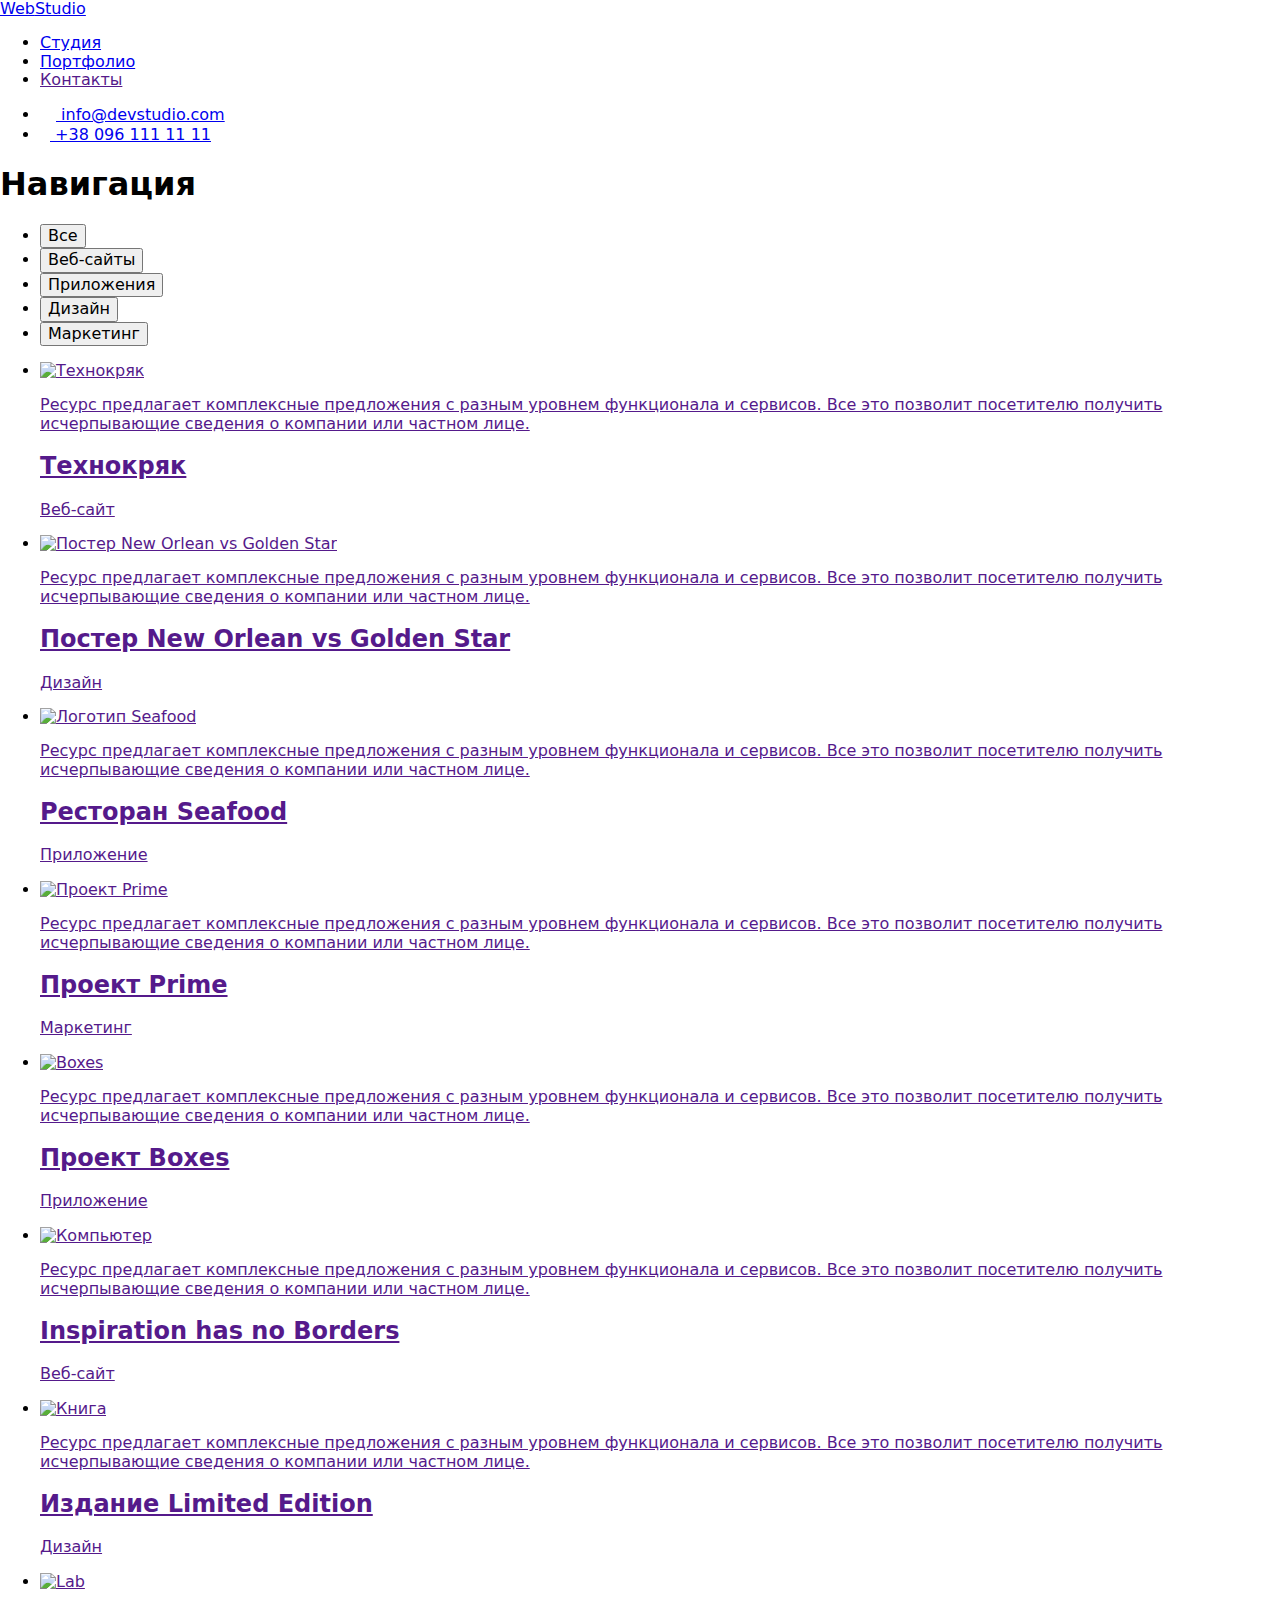
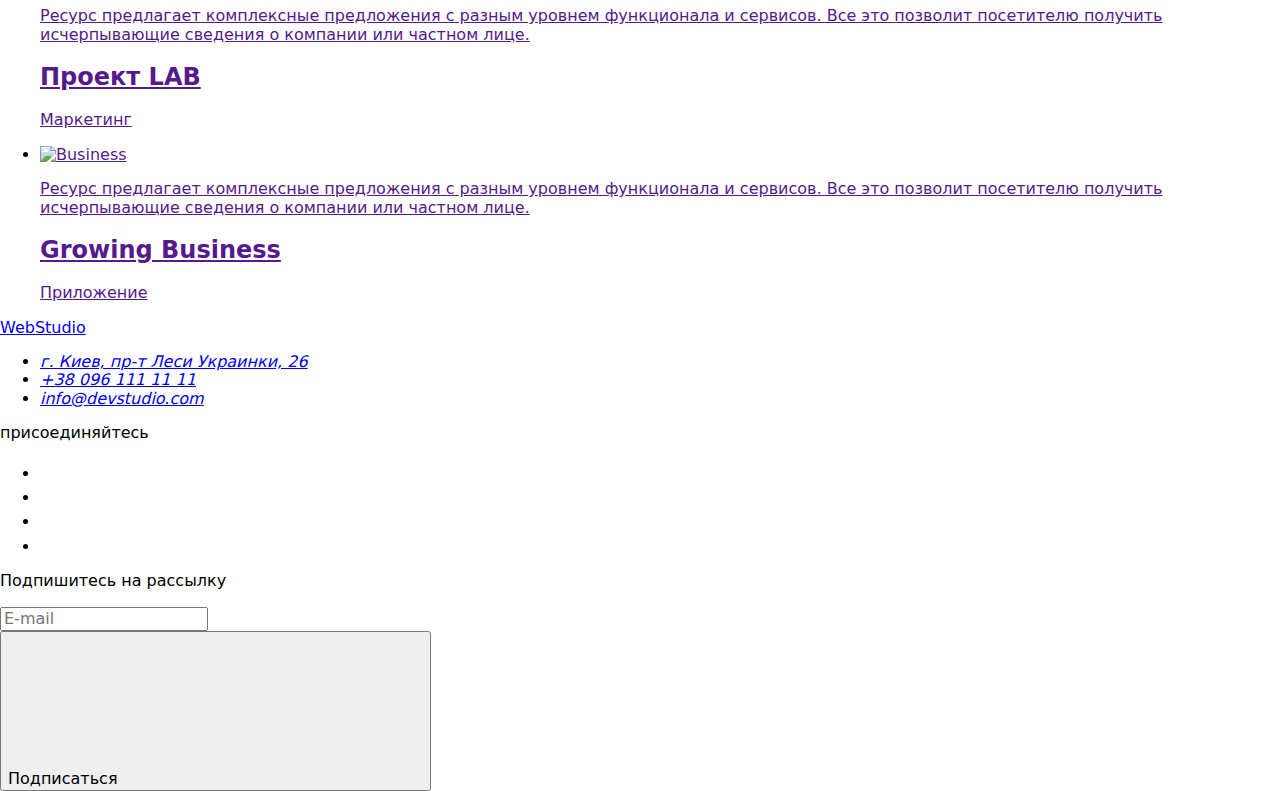
==== portfolio.html @ b05cff01 "Add files via upload" ====
<!DOCTYPE html>
<html lang="ru">
  <head>
    <meta charset="UTF-8" />
    <meta http-equiv="X-UA-Compatible" content="IE=edge" />
    <meta name="viewport" content="width=device-width, initial-scale=1.0" />
    <title>Document</title>

    <!--нормализация стилей-->
    <link
      rel="stylesheet"
      href="https://cdn.jsdelivr.net/npm/modern-normalize@1.1.0/modern-normalize.min.css"
    />

    <!--стили css-->
    <link rel="stylesheet" href="css/style.css" />

    <!--шрифты-->
    <link rel="preconnect" href="https://fonts.googleapis.com" />
    <link rel="preconnect" href="https://fonts.gstatic.com" crossorigin />
    <link
      href="https://fonts.googleapis.com/css2?family=Raleway:wght@700&family=Roboto:wght@400;500;700;900&display=swap"
      rel="stylesheet"
    />
  </head>

  <body>
    <header class="header">
      <div class="container header-container">
        <nav class="nav">
          <a class="header-list link" href="/"
            >Web<span class="header-list-logo">Studio</span></a
          >

          <ul class="nav-list list">
            <li class="nav-list-item">
              <a class="nav-link link" href="./index.html"> Студия </a>
            </li>
            <li class="nav-list-item">
              <a class="nav-link current link" href="./portfolio.html">
                Портфолио
              </a>
            </li>
            <li><a class="nav-link link" href=""> Контакты </a></li>
          </ul>
        </nav>

        <ul class="header-info-txt list">
          <li class="header-info-item">
            <a class="header-info link" href="mailoto:info@devstudio.com">
              <svg class="header-ikon" width="16px" height="12px">
                <use href="./img/icons.svg/icons.svg.svg#post"></use>
              </svg>
              info@devstudio.com
            </a>
          </li>
          <li>
            <a class="header-info link" href="tel:+380961111111">
              <svg class="header-ikon" width="10px" height="16px">
                <use href="./img/icons.svg/icons.svg.svg#tel"></use>
              </svg>
              +38 096 111 11 11
            </a>
          </li>
        </ul>
      </div>
    </header>

    <main>
      <section class="section">
        <div class="container">
          <h1 class="nav-title-portfolio">Навигация</h1>
          <ul class="buttun-list">
            <li class="button-portfolio list">
              <button class="button-portfolio-txt" type="button">Все</button>
            </li>
            <li class="button-portfolio list">
              <button class="button-portfolio-txt" type="button">
                Веб-сайты
              </button>
            </li>
            <li class="button-portfolio list">
              <button class="button-portfolio-txt" type="button">
                Приложения
              </button>
            </li>
            <li class="button-portfolio list">
              <button class="button-portfolio-txt" type="button">Дизайн</button>
            </li>
            <li class="button-portfolio list">
              <button class="button-portfolio-txt" type="button">
                Маркетинг
              </button>
            </li>
          </ul>

          <ul class="portfolio">
            <li class="potrfolio-cards list link">
              <a class="radious link" href="">
                <div class="portfolio-wrapper">
                  <img
                    src="img/img.port.jpg"
                    alt="Технокряк"
                    width="370"
                    height="294"
                  />
                  <p class="portfolio-info">
                    Ресурс предлагает комплексные предложения с разным уровнем
                    функционала и сервисов. Все это позволит посетителю получить
                    исчерпывающие сведения о компании или частном лице.
                  </p>
                </div>
                <div class="portfolio-cards">
                  <h2 class="portfolio-title">Технокряк</h2>
                  <p class="portfolio-discription">Веб-сайт</p>
                </div>
              </a>
            </li>

            <li class="potrfolio-cards list link">
              <a class="radious link" href="">
                <div class="portfolio-wrapper">
                  <img
                    src="img/img(1)(1).jpg"
                    alt="Постер New Orlean vs Golden Star"
                    width="370"
                    height="294"
                  />
                  <p class="portfolio-info">
                    Ресурс предлагает комплексные предложения с разным уровнем
                    функционала и сервисов. Все это позволит посетителю получить
                    исчерпывающие сведения о компании или частном лице.
                  </p>
                </div>
                <div class="portfolio-cards">
                  <h2 class="portfolio-title">
                    Постер New Orlean vs Golden Star
                  </h2>
                  <p class="portfolio-discription">Дизайн</p>
                </div>
              </a>
            </li>

            <li class="potrfolio-cards list link">
              <a class="radious link" href="">
                <div class="portfolio-wrapper">
                  <img
                    src="img/img(2)(1).jpg"
                    alt="Логотип Seafood"
                    width="370"
                    height="294"
                  />
                  <p class="portfolio-info">Ресурс предлагает комплексные предложения с разным уровнем функционала и сервисов. Все это позволит посетителю получить исчерпывающие сведения о компании или частном лице.</p>
                </div>
                <div class="portfolio-cards">
                  <h2 class="portfolio-title">Ресторан Seafood</h2>
                  <p class="portfolio-discription">Приложение</p>
                </div>
              </a>
            </li>

            <li class="potrfolio-cards list link">
              <a class="radious link" href="">
                <div class="portfolio-wrapper">
                  <img
                    src="img/img(3)(1).jpg"
                    alt="Проект Prime"
                    width="370"
                    height="294"
                  />
                  <p class="portfolio-info">Ресурс предлагает комплексные предложения с разным уровнем функционала и сервисов. Все это позволит посетителю получить исчерпывающие сведения о компании или частном лице.</p>
                </div>
                <div class="portfolio-cards">
                  <h2 class="portfolio-title">Проект Prime</h2>
                  <p class="portfolio-discription">Маркетинг</p>
                </div>
              </a>
            </li>

            <li class="potrfolio-cards list link">
              <a class="radious link" href="">
                <div class="portfolio-wrapper">
                  <img
                    src="img/img(4)(1).jpg"
                    alt=" Boxes"
                    width="370"
                    height="294"
                  />
                  <p class="portfolio-info">Ресурс предлагает комплексные предложения с разным уровнем функционала и сервисов. Все это позволит посетителю получить исчерпывающие сведения о компании или частном лице.</p>
                </div>
                <div class="portfolio-cards">
                  <h2 class="portfolio-title">Проект Boxes</h2>
                  <p class="portfolio-discription">Приложение</p>
                </div>
              </a>
            </li>

            <li class="potrfolio-cards list link">
              <a class="radious link" href="">
                <div class="portfolio-wrapper">
                  <img
                    src="img/img(5)(1).jpg"
                    alt="Компьютер"
                    width="370"
                    height="294"
                  />
                  <p class="portfolio-info">Ресурс предлагает комплексные предложения с разным уровнем функционала и сервисов. Все это позволит посетителю получить исчерпывающие сведения о компании или частном лице.</p>
                </div>
                <div class="portfolio-cards">
                  <h2 class="portfolio-title">Inspiration has no Borders</h2>
                  <p class="portfolio-discription">Веб-сайт</p>
                </div>
              </a>
            </li>

            <li class="potrfolio-cards list link">
              <a class="radious link" href="">
                <div class="portfolio-wrapper">
                  <img
                    src="img/img(6)(1).jpg"
                    alt="Книга"
                    width="370"
                    height="294"
                  />
                  <p class="portfolio-info">Ресурс предлагает комплексные предложения с разным уровнем функционала и сервисов. Все это позволит посетителю получить исчерпывающие сведения о компании или частном лице.</p>
                </div>
                <div class="portfolio-cards">
                  <h2 class="portfolio-title">Издание Limited Edition</h2>
                  <p class="portfolio-discription">Дизайн</p>
                </div>
              </a>
            </li>

            <li class="potrfolio-cards list link">
              <a class="radious link" href="">
                <div class="portfolio-wrapper">
                  <img
                    src="img/img(7)(1).jpg"
                    alt="Lab"
                    width="370"
                    height="294"
                  />
                  <p class="portfolio-info">Ресурс предлагает комплексные предложения с разным уровнем функционала и сервисов. Все это позволит посетителю получить исчерпывающие сведения о компании или частном лице.</p>
                </div>
                <div class="portfolio-cards">
                  <h2 class="portfolio-title">Проект LAB</h2>
                  <p class="portfolio-discription">Маркетинг</p>
                </div>
              </a>
            </li>

            <li class="potrfolio-cards list link">
              <a class="radious link" href="">
                <div class="portfolio-wrapper">
                  <img
                    src="img/img(8)(1).jpg"
                    alt="Business"
                    width="370"
                    height="294"
                  />
                  <p class="portfolio-info">Ресурс предлагает комплексные предложения с разным уровнем функционала и сервисов. Все это позволит посетителю получить исчерпывающие сведения о компании или частном лице.</p>
                </div>
                <div class="portfolio-cards">
                  <h2 class="portfolio-title">Growing Business</h2>
                  <p class="portfolio-discription">Приложение</p>
                </div>
              </a>
            </li>
          </ul>
        </div>
      </section>
    </main>

        <footer class="footer">
      <div class="container footer-box">
        <div class="rg-adress">
          <a class="header-list-footer link" href="/"
            >Web<span class="footer-logo">Studio</span></a
          >

          <address class="footer-addres link">
            <ul class="footer-list list">
              <li class="footer-list-item">
                <a
                  class="footer-item-first link"
                  href="г. Киев, пр-т Леси Украинки, 26"
                  >г. Киев, пр-т Леси Украинки, 26</a
                >
              </li>
              <li class="footer-list-item">
                <a class="footer-item link" href="tel:+380961111111"
                  >+38 096 111 11 11</a
                >
              </li>
              <li class="footer-list-item">
                <a class="footer-item link" href="mailoto:info@devstudio.com"
                  >info@devstudio.com</a
                >
              </li>
            </ul>
          </address>
        </div>

        <div class="footer-social-linc">
          <p class="footer-title">присоединяйтесь</p>
          <ul class="footer-media link list">
            <li class="footer-list-media">
              <a class="footer-link" href="">
                <svg class="footer-icons" width="20"
                    height="20">
                  <use
                    
                    href="./img/icons.svg/icons.svg.svg#instagram"
                    
                  ></use>
                </svg>
              </a>
            </li>

            <li class="footer-list-media">
              <a class="footer-link" href="">
                <svg class="footer-icons" width="20"
                    height="20">
                  <use
                    class=""
                    href="./img/icons.svg/icons.svg.svg#twitter"
                    
                  ></use>
                </svg>
              </a>
            </li>

            <li class="footer-list-media">
              <a class="footer-link" href="">
                <svg class="footer-icons" width="20"
                    height="20">
                  <use
                    class=""
                    href="./img/icons.svg/icons.svg.svg#faceboock"
                    
                  ></use>
                </svg>
              </a>
            </li>

            <li class="footer-list-media">
              <a class="footer-link" href="">
                <svg class="footer-icons" width="20"
                    height="20">
                  <use
                    class=""
                    href="./img/icons.svg/icons.svg.svg#linkedin"
                    
                  ></use>
                </svg>
              </a>
            </li>
          </ul>
        </div>
        <div class="subscribe-box">
          
            <p class="subscribe-txt">Подпишитесь на рассылку</p>
            <div class="hvbfjhrbfjksd">
            <form >
              <div class="form-fild">
            <label class="subscribe-label" for="Femail"></label>
            <input class="subscribe-input" name="Femail" id="Femail" type="text" placeholder="E-mail">
            </form>
          </div>
            <button class="subscribe-btn" type="submit">Подписаться
            <svg class="subscribe-icons">
                  <use
                    href="./img/icons.svg/icons.svg.svg#icon-icon-send"
                  ></use>
                </svg>
                </button>
          </div>
      </div>
    </footer>
  </body>
</html>
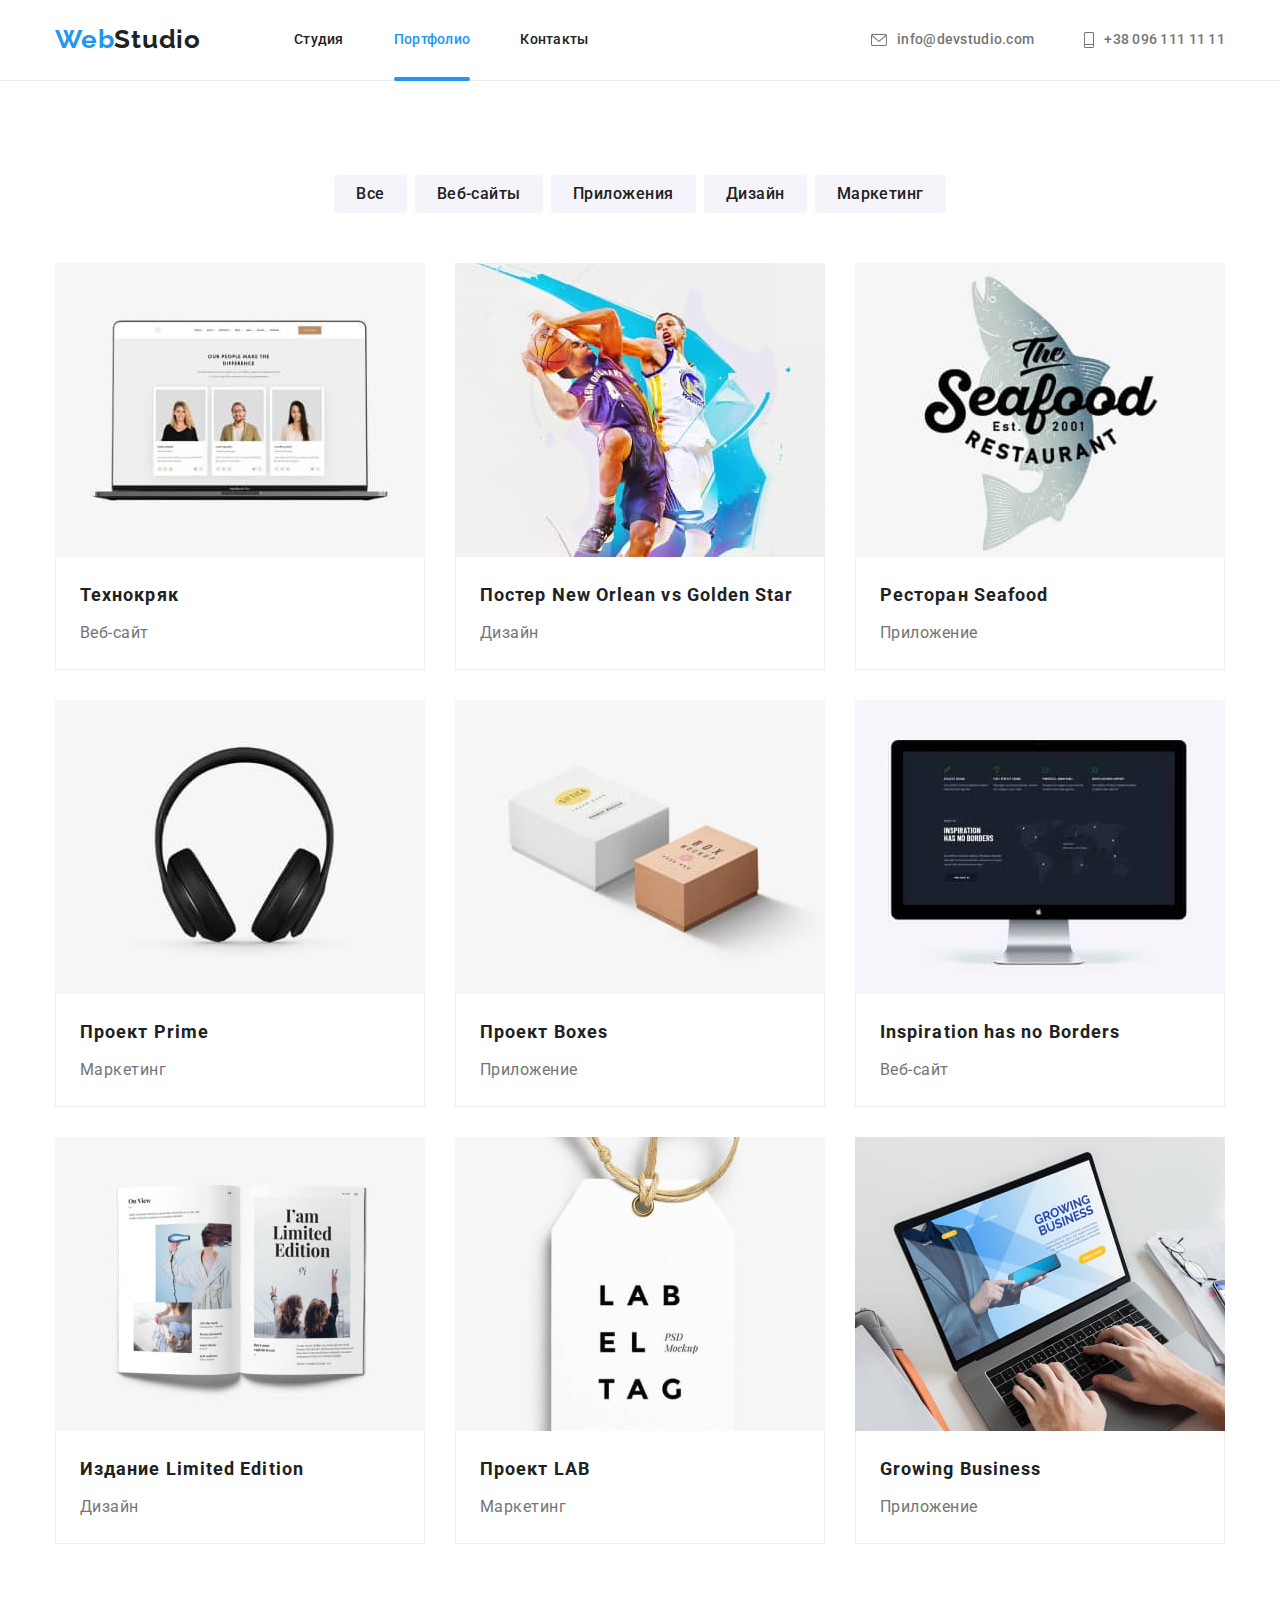
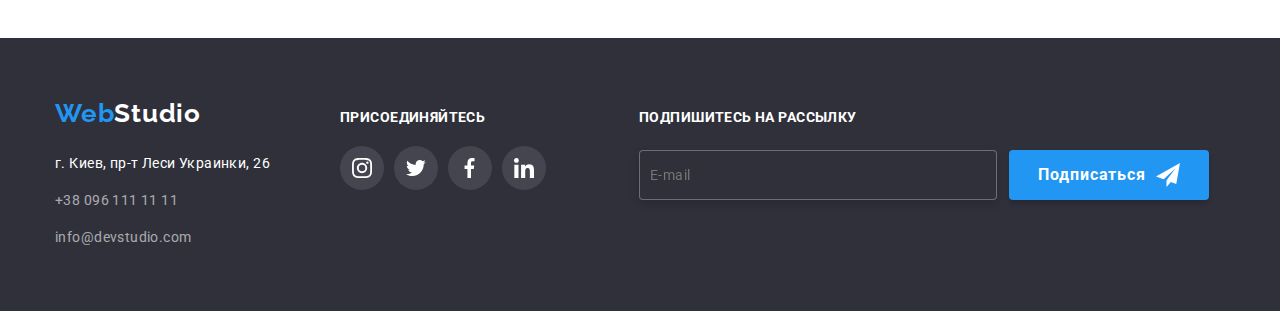
==== commit 95613299: "Add files via upload" ====
--- a/portfolio.html
+++ b/portfolio.html
@@ -12,8 +12,9 @@
       href="https://cdn.jsdelivr.net/npm/modern-normalize@1.1.0/modern-normalize.min.css"
     />
 
-    <!--стили css-->
-    <link rel="stylesheet" href="css/style.css" />
+    <!--стили css
+    <link rel="stylesheet" href="css/style.css" />-->
+    <link rel="stylesheet" href="css/main.min.css">
 
     <!--шрифты-->
     <link rel="preconnect" href="https://fonts.googleapis.com" />
@@ -25,38 +26,35 @@
   </head>
 
   <body>
-    <header class="header">
-      <div class="container header-container">
-        <nav class="nav">
-          <a class="header-list link" href="/"
-            >Web<span class="header-list-logo">Studio</span></a
+      <header class="header">
+      <div class="container header_container">
+        <nav class="header_nav">
+          <a class="header_list link" href="/"
+            >Web<span class="header_list-logo">Studio</span></a
           >
-
-          <ul class="nav-list list">
-            <li class="nav-list-item">
-              <a class="nav-link link" href="./index.html"> Студия </a>
-            </li>
-            <li class="nav-list-item">
-              <a class="nav-link current link" href="./portfolio.html">
-                Портфолио
-              </a>
-            </li>
-            <li><a class="nav-link link" href=""> Контакты </a></li>
+          <ul class="header_nav-list list">
+            <li class="header_nav-list-item">
+              <a class="header_nav-link link" href="./index.html"> Студия </a>
+            </li>
+            <li class="header_nav-list-item">
+              <a class="header_nav-link header_current link" href="./portfolio.html"> Портфолио </a>
+            </li>
+            <li><a class="header_nav-link link" href=""> Контакты </a></li>
           </ul>
         </nav>
 
-        <ul class="header-info-txt list">
-          <li class="header-info-item">
-            <a class="header-info link" href="mailoto:info@devstudio.com">
-              <svg class="header-ikon" width="16px" height="12px">
+        <ul class="header_info-txt list">
+          <li class="header_info-item">
+            <a class="header_info link" href="mailoto:info@devstudio.com">
+              <svg class="header_ikon" width="16px" height="12px">
                 <use href="./img/icons.svg/icons.svg.svg#post"></use>
               </svg>
               info@devstudio.com
             </a>
           </li>
           <li>
-            <a class="header-info link" href="tel:+380961111111">
-              <svg class="header-ikon" width="10px" height="16px">
+            <a class="header_info link" href="tel:+380961111111">
+              <svg class="header_ikon" width="10px" height="16px">
                 <use href="./img/icons.svg/icons.svg.svg#tel"></use>
               </svg>
               +38 096 111 11 11
@@ -65,6 +63,7 @@
         </ul>
       </div>
     </header>
+
 
     <main>
       <section class="section">
@@ -360,7 +359,7 @@
         <div class="subscribe-box">
           
             <p class="subscribe-txt">Подпишитесь на рассылку</p>
-            <div class="hvbfjhrbfjksd">
+            <div class="subscribe-form-fild">
             <form >
               <div class="form-fild">
             <label class="subscribe-label" for="Femail"></label>
--- a/css/style.css
+++ b/css/style.css
@@ -0,0 +1,1130 @@
+/*font-family: 'Raleway', sans-serif;
+font-family: 'Roboto', sans-serif;
+:root {
+  --first-txt-color: #ffffff;
+  --title-txt-color: #212121;
+  --main-txt-color: #757575;
+  --footer-info-txt: rgba(255, 255, 255, 0.6);
+  --accent-txt-color: #2196f3;
+  --background-color: #2f303a;
+  --background-color-team: #f5f4fa;
+
+  --main-font: "Roboto", sans-serif;
+  --second-font: "Raleway", sans-serif;
+}
+*/
+/*
+.list {
+  padding-left: 0;
+  margin-top: 0;
+  margin-bottom: 0;
+  list-style: none;
+}
+.link {
+  text-decoration: none;
+}
+
+body {
+  font-family: var(--main-font);
+  font-size: 14px;
+  line-height: 1.14;
+  letter-spacing: 0.03em;
+  color: var(--title-txt-color);
+}
+
+h1,
+h2,
+h3,
+h4,
+p {
+  margin: 0;
+  padding: 0;
+}
+ul {
+  padding: 0;
+  margin: 0;
+}
+
+.section {
+  padding-top: 94px;
+  padding-bottom: 94px;
+}
+
+.container {
+  width: 1200px;
+  padding-left: 15px;
+  padding-right: 15px;
+  margin-right: auto;
+  margin-left: auto;
+}
+*/
+/*
+.header {
+  border-bottom: var(--first-txt-color);
+  background-color: var(--first-txt-color);
+  border-bottom: 1px solid #ececec;
+}
+
+.header-info-txt {
+  margin-left: auto;
+  display: flex;
+}
+
+.header-ikon {
+  fill: var(--main-txt-color);
+  margin-right: 10px;
+  fill: currentColor;
+  transition: color 250ms cubic-bezier(0.4, 0, 0.2, 1);
+}
+
+.nav {
+  display: flex;
+  align-items: center;
+  align-items: center;
+}
+
+.nav-list {
+  display: flex;
+  align-items: center;
+}
+
+.nav-link {
+  position: relative;
+  padding-top: 32px;
+  padding-bottom: 32px;
+  display: block;
+}
+.nav-list-item {
+  margin-right: 50px;
+}
+
+.nav-link:last-child {
+  margin-right: 0;
+}
+
+.header-container {
+  display: flex;
+  align-items: center;
+}
+
+.header-list {
+  margin-right: 93px;
+  padding-top: 24px;
+  padding-bottom: 25px;
+}
+
+.header-info {
+  padding-top: 32px;
+  padding-bottom: 32px;
+}
+
+.header-info-item {
+  margin-right: 50px;
+}
+
+.header-info:last-child {
+  margin-right: 0;
+}
+
+.header-list {
+  font-family: var(--second-font);
+  font-style: normal;
+  font-weight: bold;
+  font-size: 26px;
+  line-height: 1.2;
+
+  letter-spacing: 0.03em;
+
+  color: var(--accent-txt-color);
+}
+.header-list-logo {
+  font-family: var(--second-font);
+  font-style: normal;
+  font-weight: bold;
+  font-size: 26px;
+  line-height: 1.2;
+
+  letter-spacing: 0.03em;
+
+  color: var(--title-txt-color);
+}
+
+.nav-link {
+  font-weight: 500;
+  font-size: 14px;
+  line-height: 1.14;
+  letter-spacing: 0.02em;
+
+  color: var(--title-txt-color);
+
+  transition: color 250ms cubic-bezier(0.4, 0, 0.2, 1);
+}
+.nav-link:hover,
+.nav-link:focus {
+  color: var(--accent-txt-color);
+}
+.header-info {
+  display: flex;
+  align-items: center;
+  font-weight: 500;
+  font-size: 14px;
+  line-height: 1.14;
+  letter-spacing: 0.02em;
+
+  color: var(--main-txt-color);
+  transition: color 250ms cubic-bezier(0.4, 0, 0.2, 1);
+}
+
+.header-info:hover,
+.header-info:focus {
+  color: var(--accent-txt-color);
+}
+*/
+/*
+.hero {
+  align-items: center;
+  padding-top: 200px;
+  padding-bottom: 200px;
+  text-align: center;
+
+  background-color: var(--background-color);
+}
+
+.hero-title {
+  width: 696px;
+  margin: auto;
+
+  font-family: Roboto;
+  font-style: normal;
+  font-weight: 900;
+  font-size: 44px;
+  line-height: 1.4;
+  
+
+  text-align: center;
+  letter-spacing: 0.06em;
+  text-transform: uppercase;
+
+  color: var(--first-txt-color);
+}
+
+.main_btn {
+  margin-top: 30px;
+  border: none;
+
+  height: 50px;
+
+  background: var(--accent-txt-color);
+  box-shadow: 0px 4px 4px rgba(0, 0, 0, 0.15);
+  border-radius: 4px;
+
+  
+
+  color: var(--first-txt-color);
+  cursor: pointer;
+}
+
+.button-txt {
+  padding: 9px 31px;
+  height: 30px;
+  left: 732px;
+  top: 440px;
+
+  font-weight: bold;
+  font-size: 16px;
+
+  
+  font-family: Roboto;
+  font-style: normal;
+
+  display: flex;
+  align-items: center;
+  text-align: center;
+  letter-spacing: 0.06em;
+  line-height: 2;
+
+  color: var(--first-txt-color);
+}
+*/
+/*
+.adds-title-main {
+  visibility: hidden;
+  position: absolute;
+  width: 1px;
+  height: 1px;
+  margin: -1px;
+  padding: 0;
+  overflow: hidden;
+  border: 0;
+  clip: rect(0 0 0 0);
+}
+
+.adds-about {
+  display: flex;
+  align-items: center;
+}
+
+.adds-list {
+  margin-right: 30px;
+}
+.adds-list:last-child {
+  margin: 0;
+}
+
+.adds-title {
+  margin-bottom: 10px;
+  font-weight: bold;
+  font-size: 14px;
+  line-height: 1.14;
+  letter-spacing: 0.03em;
+  text-transform: uppercase;
+
+  color: var(--title-txt-color);
+}
+.adds-text {
+  width: 270px;
+
+  font-size: 14px;
+  line-height: 1.7;
+  
+  letter-spacing: 0.03em;
+
+  color: var(--main-txt-color);
+}
+
+.about {
+  padding-top: 0;
+}
+
+.about-us {
+  margin-bottom: 50px;
+
+  font-weight: bold;
+  font-size: 36px;
+  line-height: 1.2;
+  text-align: center;
+  letter-spacing: 0.03em;
+
+  color: var(--title-txt-color);
+}
+
+.about-us-list {
+  display: flex;
+  align-items: center;
+}
+
+.about-us-img {
+  margin-right: 30px;
+  display: block;
+  height: auto;
+  max-width: 100%;
+}
+
+.about-us-img:last-child {
+  margin: 0;
+}
+*/
+/*
+.team {
+  background-color: var(--background-color-team);
+}
+.team-title {
+  margin-bottom: 50px;
+  font-weight: bold;
+  font-size: 36px;
+  line-height: 1.2;
+  text-align: center;
+  letter-spacing: 0.03em;
+
+  color: var(--title-txt-color);
+}
+.team-people {
+  display: flex;
+  align-items: center;
+}
+
+.team-people-img {
+  text-align: center;
+  margin-right: 30px;
+  background: var(--first-txt-color);
+  
+
+  box-shadow: 0px 1px 3px rgba(0, 0, 0, 0.12), 0px 1px 1px rgba(0, 0, 0, 0.14),
+    0px 2px 1px rgba(0, 0, 0, 0.2);
+  border-radius: 0px 0px 4px 4px;
+}
+.team-people-img:last-child {
+  margin: 0;
+}
+
+.team-names {
+  font-weight: 500;
+  font-size: 16px;
+  line-height: 1.2;
+  
+
+  text-align: center;
+  letter-spacing: 0.03em;
+
+  color: var(--title-txt-color);
+}
+
+.team-work {
+  margin-top: 10px;
+  font-weight: normal;
+  font-size: 16px;
+  line-height: 1.2;
+  
+
+  text-align: center;
+  letter-spacing: 0.03em;
+
+  color: var(--main-txt-color);
+}
+*/
+/*
+.footer {
+  padding-top: 60px;
+  padding-bottom: 60px;
+
+  background-color: var(--background-color);
+}
+
+.footer-logo {
+  font-weight: bold;
+  font-size: 26px;
+  line-height: 1.2;
+  
+
+  letter-spacing: 0.03em;
+  color: var(--first-txt-color);
+}
+.header-list-footer {
+  margin-top: 60px;
+
+  font-family: Raleway;
+  font-style: normal;
+  font-weight: bold;
+  font-size: 26px;
+  line-height: 1.2;
+  
+
+  letter-spacing: 0.03em;
+
+  color: var(--accent-txt-color);
+}
+
+.footer-addres {
+  margin-top: 20px;
+}
+
+.footer-list-item {
+  margin-bottom: 9px;
+}
+.footer-list-item:last-child {
+  margin: 0;
+}
+
+.footer-item-first {
+  font-style: normal;
+  font-weight: normal;
+  font-size: 14px;
+  line-height: 2;
+  
+
+  letter-spacing: 0.03em;
+
+  color: var(--first-txt-color);
+}
+.footer-item {
+  font-style: normal;
+  font-weight: normal;
+  font-size: 14px;
+  line-height: 2;
+  
+
+  letter-spacing: 0.03em;
+
+  color: var(--footer-info-txt);
+}
+*/
+/*
+.nav-title-portfolio {
+  visibility: hidden;
+  position: absolute;
+  width: 1px;
+  height: 1px;
+  margin: -1px;
+  padding: 0;
+  overflow: hidden;
+  border: 0;
+  clip: rect(0 0 0 0);
+}
+.portfolio-buttom {
+  width: 73px;
+  height: 38px;
+  left: 495px;
+  top: 174px;
+}
+
+.buttun-list {
+  display: flex;
+  align-items: center;
+  justify-content: center;
+  margin-bottom: 50px;
+}
+
+.button-portfolio {
+  margin-right: 8px;
+}
+
+.button-portfolio-txt {
+  border: 0 transparent;
+  border-radius: 4px;
+  padding: 6px 22px;
+  color: var(--title-txt-color);
+  background-color: var(--background-color-team);
+  font-family: Roboto, sans-serif;
+  font-weight: 500;
+  font-size: 16px;
+  line-height: 1.6;
+  letter-spacing: 0.03em;
+  transition: color 250ms cubic-bezier(0.4, 0, 0.2, 1);
+  transition: box-shadow 250ms cubic-bezier(0.4, 0, 0.2, 1);
+}
+
+.button-portfolio-txt:hover,
+.button-portfolio-txt:focus {
+  background-color: var(--accent-txt-color);
+  color: var(--primary-white-color);
+  box-shadow: 0 2px 2px rgba(0, 0, 0, 0.12), 0 1px 2px rgba(0, 0, 0, 0.08),
+    0 3px 1px rgba(0, 0, 0, 0.1);
+  cursor: pointer;
+  color: var(--first-txt-color);
+}
+
+.portfolio-title {
+  margin-bottom: 4px;
+  font-style: normal;
+  font-weight: bold;
+  font-size: 18px;
+  line-height: 2;
+  
+
+  letter-spacing: 0.06em;
+  color: var(--title-txt-color);
+}
+.portfolio-discription {
+  font-style: normal;
+  font-weight: normal;
+  font-size: 16px;
+  line-height: 2;
+  
+
+  letter-spacing: 0.03em;
+  color: var(--main-txt-color);
+}
+
+.portfolio {
+  display: flex;
+  flex-wrap: wrap;
+}
+.potrfolio-cards {
+  margin-right: 30px;
+  margin-bottom: 30px;
+}
+.radious:hover,
+.radious:focus {
+  box-shadow: 0px 1px 1px rgba(0, 0, 0, 0.12), 0px 4px 4px rgba(0, 0, 0, 0.06),
+    1px 4px 6px rgba(0, 0, 0, 0.16);
+}
+.radious {
+  display: block;
+  transition: box-shadow 250ms cubic-bezier(0.4, 0, 0.2, 1);
+}
+.portfolio-cards {
+  padding: 20px 24px 20px 24px;
+  border-bottom: 1px solid #eeeeee;
+  border-left: 1px solid #eeeeee;
+  border-right: 1px solid #eeeeee;
+}
+
+.potrfolio-cards:nth-child(3n + 3) {
+  margin-right: 0px;
+}
+li:last-child {
+  margin-right: 0px;
+}
+*/
+/*
+img {
+  display: block;
+  max-width: 100%;
+  height: auto;
+}
+*/
+/*
+.team-people-info {
+  padding-top: 30px;
+  padding-bottom: 30px;
+}
+
+.potrfolio-cards:nth-last-child(-n + 3) {
+  margin-bottom: 0;
+}
+*/
+/*
+.overlay {
+  max-width: 1600px;
+  margin-left: auto;
+  margin-right: auto;
+  background-image: linear-gradient(
+      to right,
+      rgba(47, 48, 58, 0.4),
+      rgba(47, 48, 58, 0.4)
+    ),
+    url("../img/bgr(9)(1).jpg");
+  background-repeat: no-repeat;
+  background-position: center;
+  background-size: cover;
+  height: 600px;
+}
+*/
+/*
+.header-info:hover > .header-ikon:hover,
+.header-ikon:focus {
+  fill: var(--accent-txt-color);
+}
+.header-ikon {
+  transition: fill 250ms cubic-bezier(0.4, 0, 0.2, 1);
+}
+*/
+/*
+.team-icons {
+  width: 20px;
+
+  height: 20px;
+}
+*/
+/*
+.social-link {
+  margin-top: 16px;
+  display: flex;
+  justify-content: center;
+  align-items: center;
+  width: 44px;
+  height: 44px;
+  border-radius: 50%;
+  fill: #afb1b8;
+  background-color: var(--first-txt-color);
+  transition: fill 250ms cubic-bezier(0.4, 0, 0.2, 1);
+}
+.social {
+  display: flex;
+  justify-content: center;
+}
+.social-item:not(:last-child) {
+  margin-right: 10px;
+  background-size: contain;
+}
+
+.social-link:hover,
+.social-link:focus {
+  background-color: var(--accent-txt-color);
+  fill: var(--first-txt-color);
+}
+*/
+/*
+.footer-title {
+  margin-bottom: 20px;
+  font-weight: 700;
+  font-size: 14px;
+  line-height: 1.14;
+  letter-spacing: 0.03em;
+  text-transform: uppercase;
+  color: var(--first-txt-color);
+}
+
+.footer-media {
+  display: flex;
+  justify-content: center;
+}
+.footer-list-media:not(:last-child) {
+  margin-right: 10px;
+  background-size: contain;
+}
+
+.footer-link {
+  transition: fill 250ms cubic-bezier(0.4, 0, 0.2, 1);
+  display: flex;
+  justify-content: center;
+  align-items: center;
+  width: 44px;
+  height: 44px;
+  border-radius: 50%;
+  fill: var(--first-txt-color);
+  background-color: rgba(255, 255, 255, 0.1);
+}
+.footer-link:hover,
+.footer-link:focus {
+  background-color: var(--accent-txt-color);
+  fill: var(--first-txt-color);
+}
+.footer-icons {
+  width: 20px;
+  height: 20px;
+}
+*/
+/*
+.adds-antenna {
+  background-color: var(--background-color-team);
+  border-radius: 4px;
+  width: 270px;
+  height: 120px;
+  display: flex;
+  align-items: center;
+  justify-content: center;
+  margin-bottom: 30px;
+}
+*/
+/*
+.footer-box {
+  display: flex;
+  align-items: baseline;
+}
+*/
+/*
+.clients {
+  font-weight: 700;
+  font-size: 36px;
+  line-height: 42px;
+  text-align: center;
+  letter-spacing: 0.03em;
+  color: var(--title-txt-color);
+  margin-top: 94px;
+  margin-bottom: 50px;
+}
+
+.clients-all {
+  display: flex;
+  margin-bottom: 94px;
+}
+.clients-info {
+  margin-right: 30px;
+}
+
+.clients-href {
+  display: flex;
+  justify-content: center;
+  align-items: center;
+  width: 170px;
+  height: 92px;
+  color: #afb1b8;
+  border: 1px solid #afb1b8;
+  border-radius: 4px;
+  transition: color 250ms cubic-bezier(0.4, 0, 0.2, 1);
+}
+.clients-link {
+  fill: currentColor;
+}
+
+.clients-href:hover,
+.clients-href:focus {
+  color: var(--accent-txt-color);
+  border-color: var(--accent-txt-color);
+}
+*/
+/*
+.footer-social-linc {
+  margin-left: 70px;
+}
+*/
+/*
+.current {
+  color: #2196f3;
+}
+
+.current:after {
+  content: "";
+  position: absolute;
+  bottom: -1px;
+  left: 0;
+  display: block;
+  width: 100%;
+  height: 4px;
+  background: #2196f3;
+  border-radius: 2px;
+}
+*/
+/*modal window
+
+.backdrop {
+  position: fixed;
+  width: 100vw;
+  height: 100vh;
+  top: 0;
+  left: 50%;
+  transform: translateX(-50%);
+  background: rgba(0, 0, 0, 0.2);
+  transition: opacity 250ms cubic-bezier(0.4, 0, 0.2, 1),
+    visibility 250ms cubic-bezier(0.4, 0, 0.2, 1);
+  opacity: 1;
+  visibility: visible;
+  pointer-events: initial;
+}
+.backdrop.is-hidden {
+  opacity: 0;
+  visibility: hidden;
+  pointer-events: none;
+}
+
+.modal-wrapper {
+  position: absolute;
+  top: 50%;
+  left: 50%;
+  width: 528px;
+
+  padding: 40px;
+  transform: translate(-50%, -50%);
+  background-color: var(--first-txt-color);
+  box-shadow: 0px 1px 3px rgba(0, 0, 0, 0.12), 0px 1px 1px rgba(0, 0, 0, 0.14),
+    0px 2px 1px rgba(0, 0, 0, 0.2);
+  border-radius: 4px;
+}
+.modal-btn {
+  transition: fill 250ms cubic-bezier(0.4, 0, 0.2, 1);
+  display: flex;
+  align-items: center;
+  justify-content: center;
+  position: absolute;
+  top: 8px;
+  right: 8px;
+  background: #ffffff;
+  border-radius: 50%;
+  cursor: pointer;
+  width: 30px;
+  height: 30px;
+  box-sizing: border-box;
+}
+.modal-btn:hover,
+.modal-btn:focus {
+  fill: var(--accent-txt-color);
+}
+
+.btm-modal-icon {
+  display: flex;
+}
+
+.modal-name {
+  font-weight: 700;
+  font-size: 20px;
+  line-height: 1.15;
+  text-align: center;
+  letter-spacing: 0.03em;
+
+  color: var(--title-txt-color);
+}
+
+.form-container {
+  display: flex;
+  flex-direction: column;
+  margin-top: 12px;
+}
+.form-label {
+  position: relative;
+  font-size: 12px;
+  line-height: 1.2;
+  
+
+  letter-spacing: 0.01em;
+
+  color: #757575;
+}
+.form-textarea {
+  resize: none;
+  padding: 12px 16px;
+  width: 448px;
+  height: 120px;
+  border: 1px solid rgba(33, 33, 33, 0.2);
+  box-sizing: border-box;
+  border-radius: 4px;
+
+  font-size: 12px;
+  line-height: 14px;
+  letter-spacing: 0.01em;
+
+  color: rgba(96, 58, 58, 0.5);
+}
+
+.form-lines {
+  margin-bottom: 10px;
+}
+
+input {
+  padding: 10px;
+}
+
+label {
+  display: flex;
+  flex-direction: column;
+  margin-bottom: 4px;
+}
+.form-input {
+  width: 448px;
+  height: 40px;
+  font-weight: 700;
+  font-size: 20px;
+  line-height: 23px;
+  padding-left: 42px;
+  letter-spacing: 0.03em;
+  font-weight: 400;
+  font-size: 14px;
+  line-height: 24px;
+
+  color: #5b5353;
+
+  border: 1px solid rgba(33, 33, 33, 0.2);
+  box-sizing: border-box;
+  border-radius: 4px;
+  outline: transparent;
+}
+
+.icon-username {
+  position: absolute;
+  top: 104px;
+  left: 52px;
+  width: 18px;
+  height: 18px;
+  display: inline-block;
+}
+.icon-phone {
+  position: absolute;
+  top: 172px;
+  left: 52px;
+  width: 18px;
+  height: 18px;
+  display: inline-block;
+}
+.icon-email {
+  position: absolute;
+  top: 240px;
+  left: 52px;
+  width: 18px;
+  height: 18px;
+  display: inline-block;
+}
+.form-textarea {
+  color: #212121;
+  outline: transparent;
+}
+.form-textarea:focus {
+  border-color: var(--accent-txt-color);
+  cursor: pointer;
+}
+.form-input:focus {
+  border-color: var(--accent-txt-color);
+  cursor: pointer;
+}
+.form-input:focus + .icon {
+  fill: var(--accent-txt-color);
+}
+
+.btn-subbmit {
+  margin: auto;
+  display: flex;
+  justify-content: center;
+  align-items: center;
+  align-content: center;
+  width: 200px;
+  height: 50px;
+  padding: 10px 55px 10px 56px;
+  background: #2196f3;
+  box-shadow: 0px 4px 4px rgba(0, 0, 0, 0.15);
+  border-radius: 4px;
+  color: var(--first-txt-color);
+  font-size: inherit;
+  cursor: pointer;
+  margin-top: 30px;
+  font-weight: 700;
+  font-size: 16px;
+  line-height: 1.9;
+  
+  letter-spacing: 0.06em;
+}
+
+.btn-subbmit:hover,
+.btn-subbmit:focus {
+  background-color: #188ce8;
+}
+*/
+/*hover txt portfolio
+.portfolio-wrapper {
+  position: relative;
+  cursor: pointer;
+  overflow: hidden;
+}
+
+.portfolio-info {
+  transition: 250ms cubic-bezier(0.4, 0, 0.2, 1);
+  transform: translateY(100%);
+  display: flex;
+  align-items: center;
+  justify-content: center;
+  padding: 63px 24px;
+  position: absolute;
+  width: 100%;
+  height: 100%;
+  bottom: 0;
+  left: 0;
+  color: var(--first-txt-color);
+  font-size: 18px;
+  line-height: 1.5;
+  letter-spacing: 0.03em;
+  background: rgba(33, 150, 243, 0.9);
+}
+
+.potrfolio-cards:hover .portfolio-info {
+  transform: translateY(0%);
+}
+*/
+/*hover txt about section
+.about-container {
+  position: relative;
+}
+.about-txt {
+  display: flex;
+  align-items: center;
+  justify-content: center;
+  font-weight: 700;
+  position: absolute;
+  bottom: 0;
+  left: 0;
+  width: 370px;
+  height: 70px;
+  font-size: 14px;
+  line-height: 16px;
+
+  text-align: center;
+  letter-spacing: 0.03em;
+  text-transform: uppercase;
+
+  color: #ffffff;
+  background: rgba(47, 48, 58, 0.8);
+}
+*/
+/*модальное окно галочка
+.agreement-icon {
+  position: absolute;
+  left: 54px;
+  top: 447px;
+
+  transition: 250ms cubic-bezier(0.4, 0, 0.2, 1);
+}
+.agreement-icon-done {
+  position: absolute;
+  left: 54px;
+  top: 447px;
+  opacity: 0;
+
+  transition: 250ms cubic-bezier(0.4, 0, 0.2, 1);
+}
+.form-checkbox {
+  position: absolute;
+  width: 1px;
+  height: 1px;
+  margin: -1px;
+  border: 0;
+  padding: 0;
+  white-space: nowrap;
+  clip-path: inset(100%);
+  clip: rect(0 0 0 0);
+  overflow: hidden;
+}
+.form-checkbox:checked + .agreement-box > .agreement-icon {
+  opacity: 0;
+  transition: opacity 250ms cubic-bezier(0.4, 0, 0.2, 1);
+}
+.form-checkbox:checked + .agreement-box > .agreement-icon-done {
+  opacity: 1;
+  background: #2196f3;
+  border-radius: 2px;
+  transition: opacity 250ms cubic-bezier(0.4, 0, 0.2, 1);
+}
+
+.agreement-txt {
+  margin-left: 27px;
+  display: flex;
+  justify-content: center;
+  font-weight: 400;
+  font-size: 14px;
+  line-height: 1.7;
+  margin-top: 20px;
+  
+
+  letter-spacing: 0.03em;
+
+  color: #757575;
+}
+.agreement-link {
+  color: var(--accent-txt-color);
+  display: flex;
+  margin-left: 5px;
+}
+*/
+/*ховер подписка
+.subscribe-box {
+  margin-left: 93px;
+}
+.subscribe-txt {
+  margin-bottom: 20px;
+  font-weight: 700;
+  font-size: 14px;
+  line-height: 1.14;
+  letter-spacing: 0.03em;
+  text-transform: uppercase;
+
+  color: var(--first-txt-color);
+}
+.subscribe-input {
+  width: 358px;
+  height: 50px;
+  border: 1px solid rgba(255, 255, 255, 0.3);
+  box-sizing: border-box;
+  filter: drop-shadow(0px 4px 4px rgba(0, 0, 0, 0.15));
+  border-radius: 4px;
+  background: #2f303a;
+  letter-spacing: 0.03em;
+
+  color: rgba(255, 255, 255, 0.6);
+}
+.subscribe-btn {
+  border-radius: 4px;
+  justify-content: center;
+  align-items: center;
+  text-align: center;
+  display: flex;
+  position: relative;
+  width: 200px;
+  height: 50px;
+  background: #2196f3;
+  box-shadow: 0px 4px 4px rgba(0, 0, 0, 0.15);
+  border: none;
+  font-weight: 700;
+  font-size: 16px;
+  line-height: 2;
+  
+  margin-left: 12px;
+  letter-spacing: 0.06em;
+  cursor: pointer;
+  color: #ffffff;
+}
+.subscribe-icons {
+  width: 24px;
+  height: 24px;
+  margin-left: 10px;
+}
+.subscribe-form-fild {
+  display: flex;
+  align-items: flex-end;
+}
+*/--- a/css/main.min.css
+++ b/css/main.min.css
@@ -0,0 +1,2 @@
+:root{--first-txt-color: #ffffff;--title-txt-color: #212121;--main-txt-color: #757575;--footer-info-txt: rgba(255, 255, 255, 0.6);--accent-txt-color: #2196f3;--background-color: #2f303a;--background-color-team: #f5f4fa;--main-font: "Roboto", sans-serif;--second-font: "Raleway", sans-serif}.list{padding-left:0;margin-top:0;margin-bottom:0;list-style:none}.link{text-decoration:none}body{font-family:var(--main-font);font-size:14px;line-height:1.14;letter-spacing:0.03em;color:var(--title-txt-color)}h1,h2,h3,h4,p{margin:0;padding:0}ul{padding:0;margin:0}.section{padding-top:94px;padding-bottom:94px}.container{width:1200px;padding-left:15px;padding-right:15px;margin-right:auto;margin-left:auto}img{display:block;max-width:100%;height:auto}.header{border-bottom:var(--first-txt-color);background-color:var(--first-txt-color);border-bottom:1px solid #ececec}.header_info-txt{margin-left:auto;display:flex}.header_ikon{fill:var(--main-txt-color);margin-right:10px;fill:currentColor;transition:color 250ms cubic-bezier(0.4, 0, 0.2, 1)}.header_nav{display:flex;align-items:center;align-items:center}.header_nav-list{display:flex;align-items:center}.header_nav-link{position:relative;padding-top:32px;padding-bottom:32px;display:block}.header_nav-list-item{margin-right:50px}.header_nav-link:last-child{margin-right:0}.header_container{display:flex;align-items:center}.header_list{margin-right:93px;padding-top:24px;padding-bottom:25px}.header_info{padding-top:32px;padding-bottom:32px}.header_info-item{margin-right:50px}.header_info:last-child{margin-right:0}.header_list{font-family:var(--second-font);font-style:normal;font-weight:bold;font-size:26px;line-height:1.2;letter-spacing:0.03em;color:var(--accent-txt-color)}.header_list-logo{font-family:var(--second-font);font-style:normal;font-weight:bold;font-size:26px;line-height:1.2;letter-spacing:0.03em;color:var(--title-txt-color)}.header_nav-link{font-weight:500;font-size:14px;line-height:1.14;letter-spacing:0.02em;color:var(--title-txt-color);transition:color 250ms cubic-bezier(0.4, 0, 0.2, 1)}.header_nav-link:hover,.header_nav-link:focus{color:var(--accent-txt-color)}.header_info{display:flex;align-items:center;font-weight:500;font-size:14px;line-height:1.14;letter-spacing:0.02em;color:var(--main-txt-color);transition:color 250ms cubic-bezier(0.4, 0, 0.2, 1)}.header_info:hover,.header_info:focus{color:var(--accent-txt-color)}.header_info:hover>.header_ikon:hover,.header_ikon:focus{fill:var(--accent-txt-color)}.header_ikon{transition:fill 250ms cubic-bezier(0.4, 0, 0.2, 1)}.header_current{color:#2196f3}.header_current:after{content:"";position:absolute;bottom:-1px;left:0;display:block;width:100%;height:4px;background:#2196f3;border-radius:2px}.hero{align-items:center;padding-top:200px;padding-bottom:200px;text-align:center;background-color:var(--background-color)}.hero-title{width:696px;margin:auto;font-family:Roboto;font-style:normal;font-weight:900;font-size:44px;line-height:1.4;text-align:center;letter-spacing:0.06em;text-transform:uppercase;color:var(--first-txt-color)}.main_btn{margin-top:30px;border:none;height:50px;background:var(--accent-txt-color);box-shadow:0px 4px 4px rgba(0,0,0,0.15);border-radius:4px;color:var(--first-txt-color);cursor:pointer}.button-txt{padding:9px 31px;height:30px;left:732px;top:440px;font-weight:bold;font-size:16px;font-family:Roboto;font-style:normal;display:flex;align-items:center;text-align:center;letter-spacing:0.06em;line-height:2;color:var(--first-txt-color)}.overlay{max-width:1600px;margin-left:auto;margin-right:auto;background-image:linear-gradient(to right, rgba(47,48,58,0.4), rgba(47,48,58,0.4)),url("../img/bgr(9)(1).jpg");background-repeat:no-repeat;background-position:center;background-size:cover;height:600px}.adds-title-main{visibility:hidden;position:absolute;width:1px;height:1px;margin:-1px;padding:0;overflow:hidden;border:0;clip:rect(0 0 0 0)}.adds-about{display:flex;align-items:center}.adds-list{margin-right:30px}.adds-list:last-child{margin:0}.adds-title{margin-bottom:10px;font-weight:bold;font-size:14px;line-height:1.14;letter-spacing:0.03em;text-transform:uppercase;color:var(--title-txt-color)}.adds-text{width:270px;font-size:14px;line-height:1.7;letter-spacing:0.03em;color:var(--main-txt-color)}.adds-antenna{background-color:var(--background-color-team);border-radius:4px;width:270px;height:120px;display:flex;align-items:center;justify-content:center;margin-bottom:30px}.about{padding-top:0}.about-us{margin-bottom:50px;font-weight:bold;font-size:36px;line-height:1.2;text-align:center;letter-spacing:0.03em;color:var(--title-txt-color)}.about-us-list{display:flex;align-items:center}.about-us-img{margin-right:30px;display:block;height:auto;max-width:100%}.about-us-img:last-child{margin:0}.about-container{position:relative}.about-txt{display:flex;align-items:center;justify-content:center;font-weight:700;position:absolute;bottom:0;left:0;width:370px;height:70px;font-size:14px;line-height:16px;text-align:center;letter-spacing:0.03em;text-transform:uppercase;color:#ffffff;background:rgba(47,48,58,0.8)}.team{background-color:var(--background-color-team)}.team-title{margin-bottom:50px;font-weight:bold;font-size:36px;line-height:1.2;text-align:center;letter-spacing:0.03em;color:var(--title-txt-color)}.team-people{display:flex;align-items:center}.team-people-img{text-align:center;margin-right:30px;background:var(--first-txt-color);box-shadow:0px 1px 3px rgba(0,0,0,0.12),0px 1px 1px rgba(0,0,0,0.14),0px 2px 1px rgba(0,0,0,0.2);border-radius:0px 0px 4px 4px}.team-people-img:last-child{margin:0}.team-names{font-weight:500;font-size:16px;line-height:1.2;text-align:center;letter-spacing:0.03em;color:var(--title-txt-color)}.team-work{margin-top:10px;font-weight:normal;font-size:16px;line-height:1.2;text-align:center;letter-spacing:0.03em;color:var(--main-txt-color)}.team-people-info{padding-top:30px;padding-bottom:30px}.team-icons{width:20px;height:20px}.social-link{margin-top:16px;display:flex;justify-content:center;align-items:center;width:44px;height:44px;border-radius:50%;fill:#afb1b8;background-color:var(--first-txt-color);transition:fill 250ms cubic-bezier(0.4, 0, 0.2, 1)}.social{display:flex;justify-content:center}.social-item:not(:last-child){margin-right:10px;background-size:contain}.social-link:hover,.social-link:focus{background-color:var(--accent-txt-color);fill:var(--first-txt-color)}.clients{font-weight:700;font-size:36px;line-height:42px;text-align:center;letter-spacing:0.03em;color:var(--title-txt-color);margin-top:94px;margin-bottom:50px}.clients-all{display:flex;margin-bottom:94px}.clients-info{margin-right:30px}.clients-href{display:flex;justify-content:center;align-items:center;width:170px;height:92px;color:#afb1b8;border:1px solid #afb1b8;border-radius:4px;transition:color 250ms cubic-bezier(0.4, 0, 0.2, 1)}.clients-link{fill:currentColor}.clients-href:hover,.clients-href:focus{color:var(--accent-txt-color);border-color:var(--accent-txt-color)}.footer{padding-top:60px;padding-bottom:60px;background-color:var(--background-color)}.footer-logo{font-weight:bold;font-size:26px;line-height:1.2;letter-spacing:0.03em;color:var(--first-txt-color)}.header-list-footer{margin-top:60px;font-family:Raleway;font-style:normal;font-weight:bold;font-size:26px;line-height:1.2;letter-spacing:0.03em;color:var(--accent-txt-color)}.footer-addres{margin-top:20px}.footer-list-item{margin-bottom:9px}.footer-list-item:last-child{margin:0}.footer-item-first{font-style:normal;font-weight:normal;font-size:14px;line-height:2;letter-spacing:0.03em;color:var(--first-txt-color)}.footer-item{font-style:normal;font-weight:normal;font-size:14px;line-height:2;letter-spacing:0.03em;color:var(--footer-info-txt)}.footer-title{margin-bottom:20px;font-weight:700;font-size:14px;line-height:1.14;letter-spacing:0.03em;text-transform:uppercase;color:var(--first-txt-color)}.footer-media{display:flex;justify-content:center}.footer-list-media:not(:last-child){margin-right:10px;background-size:contain}.footer-link{transition:fill 250ms cubic-bezier(0.4, 0, 0.2, 1);display:flex;justify-content:center;align-items:center;width:44px;height:44px;border-radius:50%;fill:var(--first-txt-color);background-color:rgba(255,255,255,0.1)}.footer-link:hover,.footer-link:focus{background-color:var(--accent-txt-color);fill:var(--first-txt-color)}.footer-icons{width:20px;height:20px}.footer-box{display:flex;align-items:baseline}.footer-social-linc{margin-left:70px}.subscribe-box{margin-left:93px}.subscribe-txt{margin-bottom:20px;font-weight:700;font-size:14px;line-height:1.14;letter-spacing:0.03em;text-transform:uppercase;color:var(--first-txt-color)}.subscribe-input{width:358px;height:50px;border:1px solid rgba(255,255,255,0.3);box-sizing:border-box;filter:drop-shadow(0px 4px 4px rgba(0,0,0,0.15));border-radius:4px;background:#2f303a;letter-spacing:0.03em;color:rgba(255,255,255,0.6)}.subscribe-btn{border-radius:4px;justify-content:center;align-items:center;text-align:center;display:flex;position:relative;width:200px;height:50px;background:#2196f3;box-shadow:0px 4px 4px rgba(0,0,0,0.15);border:none;font-weight:700;font-size:16px;line-height:2;margin-left:12px;letter-spacing:0.06em;cursor:pointer;color:#ffffff}.subscribe-icons{width:24px;height:24px;margin-left:10px}.subscribe-form-fild{display:flex;align-items:flex-end}.agreement-icon{position:absolute;left:54px;top:447px;transition:250ms cubic-bezier(0.4, 0, 0.2, 1)}.agreement-icon-done{position:absolute;left:54px;top:447px;opacity:0;transition:250ms cubic-bezier(0.4, 0, 0.2, 1)}.form-checkbox{position:absolute;width:1px;height:1px;margin:-1px;border:0;padding:0;white-space:nowrap;clip-path:inset(100%);clip:rect(0 0 0 0);overflow:hidden}.form-checkbox:checked+.agreement-box>.agreement-icon{opacity:0;transition:opacity 250ms cubic-bezier(0.4, 0, 0.2, 1)}.form-checkbox:checked+.agreement-box>.agreement-icon-done{opacity:1;background:#2196f3;border-radius:2px;transition:opacity 250ms cubic-bezier(0.4, 0, 0.2, 1)}.agreement-txt{margin-left:27px;display:flex;justify-content:center;font-weight:400;font-size:14px;line-height:1.7;margin-top:20px;letter-spacing:0.03em;color:#757575}.agreement-link{color:var(--accent-txt-color);display:flex;margin-left:5px}.backdrop{position:fixed;width:100vw;height:100vh;top:0;left:50%;transform:translateX(-50%);background:rgba(0,0,0,0.2);transition:opacity 250ms cubic-bezier(0.4, 0, 0.2, 1),visibility 250ms cubic-bezier(0.4, 0, 0.2, 1);opacity:1;visibility:visible;pointer-events:initial}.backdrop.is-hidden{opacity:0;visibility:hidden;pointer-events:none}.modal-wrapper{position:absolute;top:50%;left:50%;width:528px;padding:40px;transform:translate(-50%, -50%);background-color:var(--first-txt-color);box-shadow:0px 1px 3px rgba(0,0,0,0.12),0px 1px 1px rgba(0,0,0,0.14),0px 2px 1px rgba(0,0,0,0.2);border-radius:4px}.modal-btn{transition:fill 250ms cubic-bezier(0.4, 0, 0.2, 1);display:flex;align-items:center;justify-content:center;position:absolute;top:8px;right:8px;background:#ffffff;border-radius:50%;cursor:pointer;width:30px;height:30px;box-sizing:border-box}.modal-btn:hover,.modal-btn:focus{fill:var(--accent-txt-color)}.btm-modal-icon{display:flex}.modal-name{font-weight:700;font-size:20px;line-height:1.15;text-align:center;letter-spacing:0.03em;color:var(--title-txt-color)}.form-container{display:flex;flex-direction:column;margin-top:12px}.form-label{position:relative;font-size:12px;line-height:1.2;letter-spacing:0.01em;color:#757575}.form-textarea{resize:none;padding:12px 16px;width:448px;height:120px;border:1px solid rgba(33,33,33,0.2);box-sizing:border-box;border-radius:4px;font-size:12px;line-height:14px;letter-spacing:0.01em;color:rgba(96,58,58,0.5)}.form-lines{margin-bottom:10px}input{padding:10px}label{display:flex;flex-direction:column;margin-bottom:4px}.form-input{width:448px;height:40px;font-weight:700;font-size:20px;line-height:23px;padding-left:42px;letter-spacing:0.03em;font-weight:400;font-size:14px;line-height:24px;color:#5b5353;border:1px solid rgba(33,33,33,0.2);box-sizing:border-box;border-radius:4px;outline:transparent}.icon-username{position:absolute;top:104px;left:52px;width:18px;height:18px;display:inline-block}.icon-phone{position:absolute;top:172px;left:52px;width:18px;height:18px;display:inline-block}.icon-email{position:absolute;top:240px;left:52px;width:18px;height:18px;display:inline-block}.form-textarea{color:#212121;outline:transparent}.form-textarea:focus{border-color:var(--accent-txt-color);cursor:pointer}.form-input:focus{border-color:var(--accent-txt-color);cursor:pointer}.form-input:focus+.icon{fill:var(--accent-txt-color)}.btn-subbmit{margin:auto;display:flex;justify-content:center;align-items:center;align-content:center;width:200px;height:50px;padding:10px 55px 10px 56px;background:#2196f3;box-shadow:0px 4px 4px rgba(0,0,0,0.15);border-radius:4px;color:var(--first-txt-color);font-size:inherit;cursor:pointer;margin-top:30px;font-weight:700;font-size:16px;line-height:1.9;letter-spacing:0.06em}.btn-subbmit:hover,.btn-subbmit:focus{background-color:#188ce8}.nav-title-portfolio{visibility:hidden;position:absolute;width:1px;height:1px;margin:-1px;padding:0;overflow:hidden;border:0;clip:rect(0 0 0 0)}.portfolio-buttom{width:73px;height:38px;left:495px;top:174px}.buttun-list{display:flex;align-items:center;justify-content:center;margin-bottom:50px}.button-portfolio{margin-right:8px}.button-portfolio-txt{border:0 transparent;border-radius:4px;padding:6px 22px;color:var(--title-txt-color);background-color:var(--background-color-team);font-family:Roboto, sans-serif;font-weight:500;font-size:16px;line-height:1.6;letter-spacing:0.03em;transition:color 250ms cubic-bezier(0.4, 0, 0.2, 1);transition:box-shadow 250ms cubic-bezier(0.4, 0, 0.2, 1)}.button-portfolio-txt:hover,.button-portfolio-txt:focus{background-color:var(--accent-txt-color);color:var(--primary-white-color);box-shadow:0 2px 2px rgba(0,0,0,0.12),0 1px 2px rgba(0,0,0,0.08),0 3px 1px rgba(0,0,0,0.1);cursor:pointer;color:var(--first-txt-color)}.portfolio-title{margin-bottom:4px;font-style:normal;font-weight:bold;font-size:18px;line-height:2;letter-spacing:0.06em;color:var(--title-txt-color)}.portfolio-discription{font-style:normal;font-weight:normal;font-size:16px;line-height:2;letter-spacing:0.03em;color:var(--main-txt-color)}.portfolio{display:flex;flex-wrap:wrap}.potrfolio-cards{margin-right:30px;margin-bottom:30px}.radious:hover,.radious:focus{box-shadow:0px 1px 1px rgba(0,0,0,0.12),0px 4px 4px rgba(0,0,0,0.06),1px 4px 6px rgba(0,0,0,0.16)}.radious{display:block;transition:box-shadow 250ms cubic-bezier(0.4, 0, 0.2, 1)}.portfolio-cards{padding:20px 24px 20px 24px;border-bottom:1px solid #eeeeee;border-left:1px solid #eeeeee;border-right:1px solid #eeeeee}.potrfolio-cards:nth-child(3n+3){margin-right:0px}li:last-child{margin-right:0px}.potrfolio-cards:nth-last-child(-n+3){margin-bottom:0}.portfolio-wrapper{position:relative;cursor:pointer;overflow:hidden}.portfolio-info{transition:250ms cubic-bezier(0.4, 0, 0.2, 1);transform:translateY(100%);display:flex;align-items:center;justify-content:center;padding:63px 24px;position:absolute;width:100%;height:100%;bottom:0;left:0;color:var(--first-txt-color);font-size:18px;line-height:1.5;letter-spacing:0.03em;background:rgba(33,150,243,0.9)}.potrfolio-cards:hover .portfolio-info{transform:translateY(0%)}
+/*# sourceMappingURL=main.min.css.map */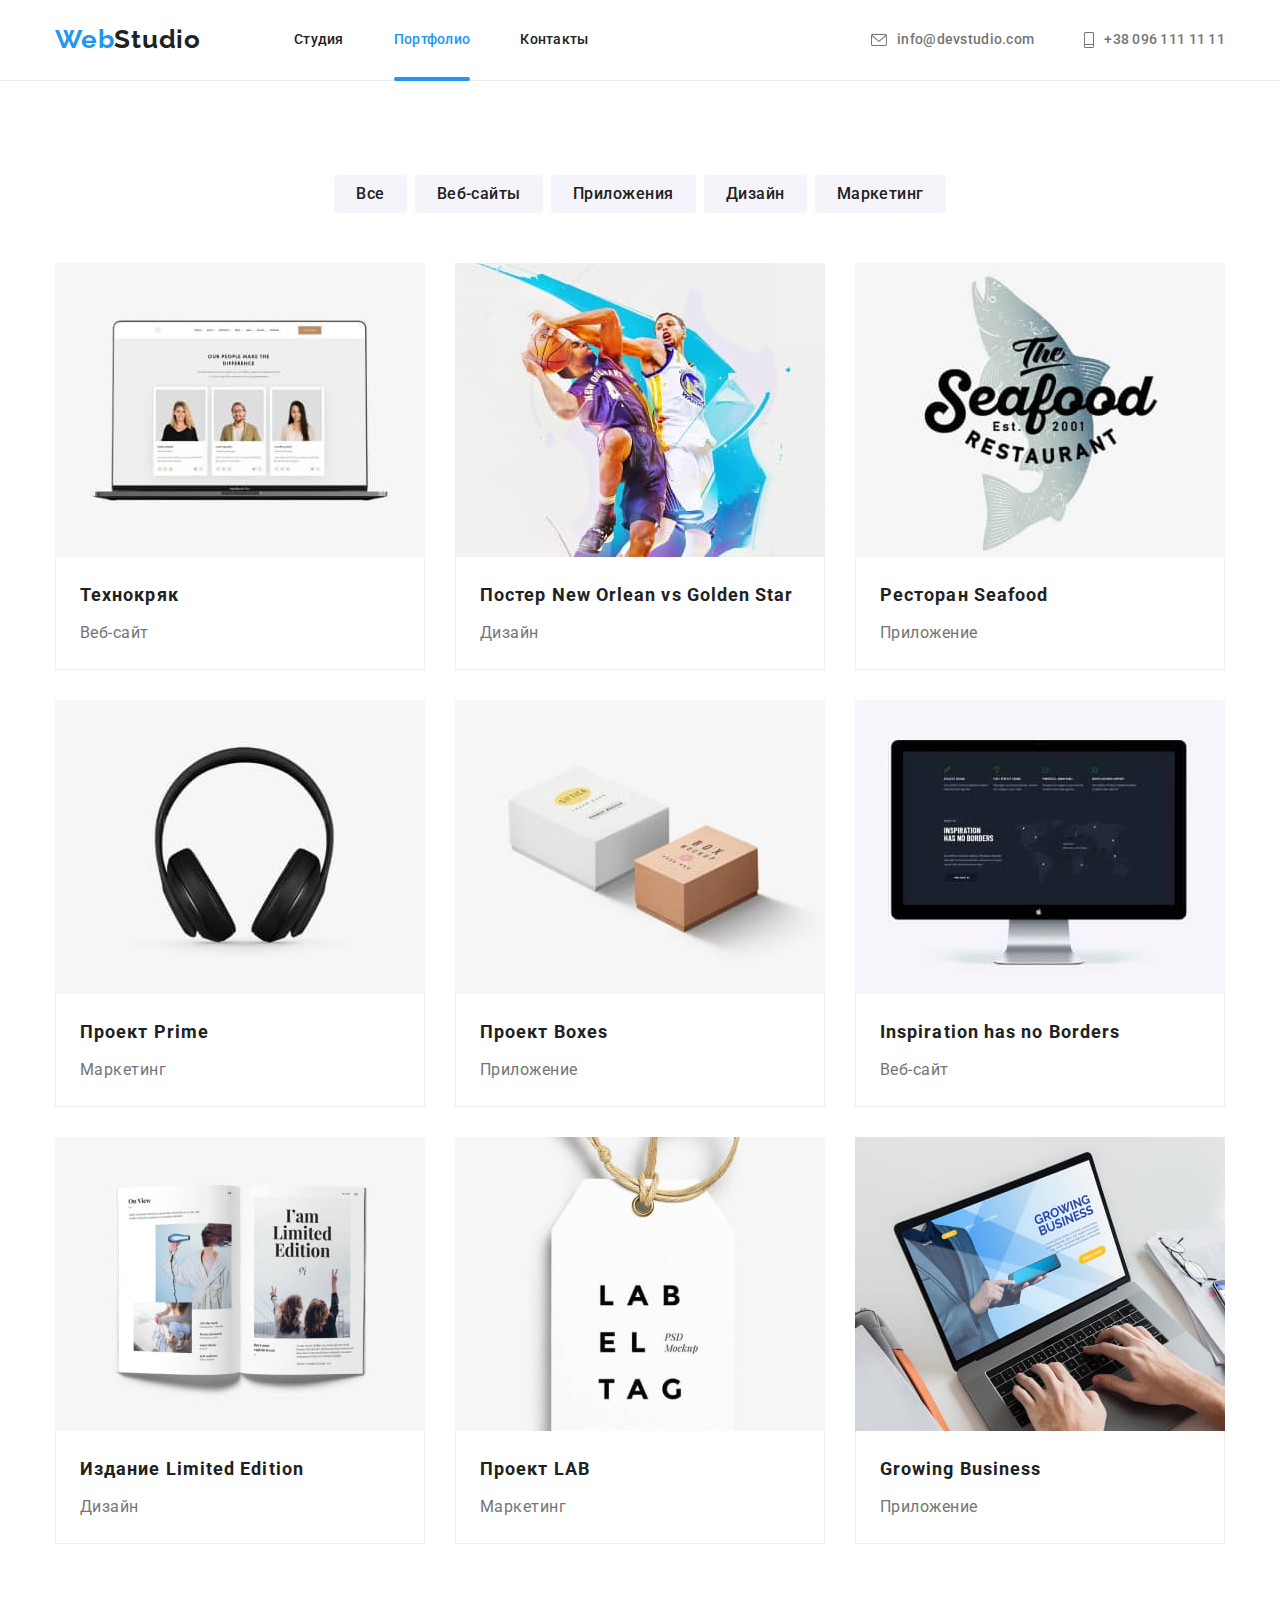
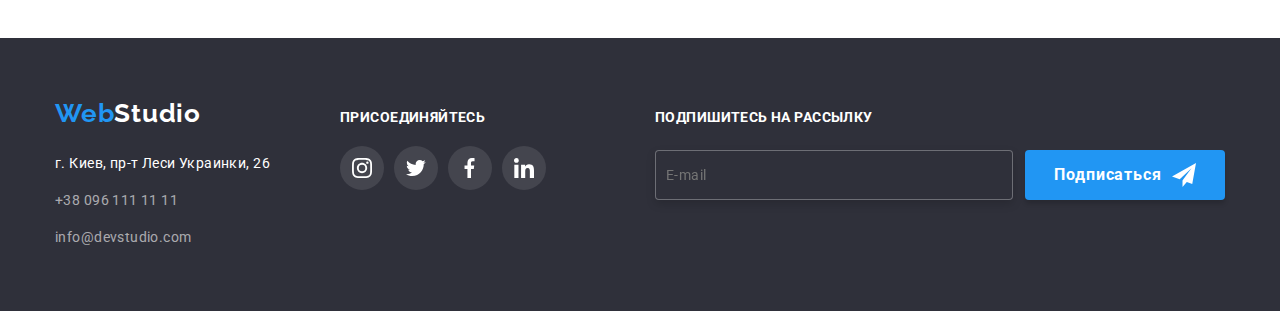
==== commit f2550e2e: "Add files via upload" ====
--- a/portfolio.html
+++ b/portfolio.html
@@ -27,34 +27,34 @@
 
   <body>
       <header class="header">
-      <div class="container header_container">
-        <nav class="header_nav">
-          <a class="header_list link" href="/"
-            >Web<span class="header_list-logo">Studio</span></a
+      <div class="container header__container">
+        <nav class="header__nav">
+          <a class="header__list link" href="/"
+            >Web<span class="header__list-logo">Studio</span></a
           >
-          <ul class="header_nav-list list">
-            <li class="header_nav-list-item">
-              <a class="header_nav-link link" href="./index.html"> Студия </a>
-            </li>
-            <li class="header_nav-list-item">
-              <a class="header_nav-link header_current link" href="./portfolio.html"> Портфолио </a>
-            </li>
-            <li><a class="header_nav-link link" href=""> Контакты </a></li>
+          <ul class="header__nav-list list">
+            <li class="header__nav-list-item">
+              <a class="header__nav-link  link" href="./index.html"> Студия </a>
+            </li>
+            <li class="header__nav-list-item">
+              <a class="header__nav-link header__current link" href="./portfolio.html"> Портфолио </a>
+            </li>
+            <li><a class="header__nav-link link" href=""> Контакты </a></li>
           </ul>
         </nav>
 
-        <ul class="header_info-txt list">
-          <li class="header_info-item">
-            <a class="header_info link" href="mailoto:info@devstudio.com">
-              <svg class="header_ikon" width="16px" height="12px">
+        <ul class="header__info-txt list">
+          <li class="header__info-item">
+            <a class="header__info link" href="mailoto:info@devstudio.com">
+              <svg class="header__ikon" width="16px" height="12px">
                 <use href="./img/icons.svg/icons.svg.svg#post"></use>
               </svg>
               info@devstudio.com
             </a>
           </li>
           <li>
-            <a class="header_info link" href="tel:+380961111111">
-              <svg class="header_ikon" width="10px" height="16px">
+            <a class="header__info link" href="tel:+380961111111">
+              <svg class="header__ikon" width="10px" height="16px">
                 <use href="./img/icons.svg/icons.svg.svg#tel"></use>
               </svg>
               +38 096 111 11 11
@@ -272,7 +272,7 @@
 
         <footer class="footer">
       <div class="container footer-box">
-        <div class="rg-adress">
+        <div>
           <a class="header-list-footer link" href="/"
             >Web<span class="footer-logo">Studio</span></a
           >
--- a/css/main.min.css
+++ b/css/main.min.css
@@ -1,2 +1,2 @@
-:root{--first-txt-color: #ffffff;--title-txt-color: #212121;--main-txt-color: #757575;--footer-info-txt: rgba(255, 255, 255, 0.6);--accent-txt-color: #2196f3;--background-color: #2f303a;--background-color-team: #f5f4fa;--main-font: "Roboto", sans-serif;--second-font: "Raleway", sans-serif}.list{padding-left:0;margin-top:0;margin-bottom:0;list-style:none}.link{text-decoration:none}body{font-family:var(--main-font);font-size:14px;line-height:1.14;letter-spacing:0.03em;color:var(--title-txt-color)}h1,h2,h3,h4,p{margin:0;padding:0}ul{padding:0;margin:0}.section{padding-top:94px;padding-bottom:94px}.container{width:1200px;padding-left:15px;padding-right:15px;margin-right:auto;margin-left:auto}img{display:block;max-width:100%;height:auto}.header{border-bottom:var(--first-txt-color);background-color:var(--first-txt-color);border-bottom:1px solid #ececec}.header_info-txt{margin-left:auto;display:flex}.header_ikon{fill:var(--main-txt-color);margin-right:10px;fill:currentColor;transition:color 250ms cubic-bezier(0.4, 0, 0.2, 1)}.header_nav{display:flex;align-items:center;align-items:center}.header_nav-list{display:flex;align-items:center}.header_nav-link{position:relative;padding-top:32px;padding-bottom:32px;display:block}.header_nav-list-item{margin-right:50px}.header_nav-link:last-child{margin-right:0}.header_container{display:flex;align-items:center}.header_list{margin-right:93px;padding-top:24px;padding-bottom:25px}.header_info{padding-top:32px;padding-bottom:32px}.header_info-item{margin-right:50px}.header_info:last-child{margin-right:0}.header_list{font-family:var(--second-font);font-style:normal;font-weight:bold;font-size:26px;line-height:1.2;letter-spacing:0.03em;color:var(--accent-txt-color)}.header_list-logo{font-family:var(--second-font);font-style:normal;font-weight:bold;font-size:26px;line-height:1.2;letter-spacing:0.03em;color:var(--title-txt-color)}.header_nav-link{font-weight:500;font-size:14px;line-height:1.14;letter-spacing:0.02em;color:var(--title-txt-color);transition:color 250ms cubic-bezier(0.4, 0, 0.2, 1)}.header_nav-link:hover,.header_nav-link:focus{color:var(--accent-txt-color)}.header_info{display:flex;align-items:center;font-weight:500;font-size:14px;line-height:1.14;letter-spacing:0.02em;color:var(--main-txt-color);transition:color 250ms cubic-bezier(0.4, 0, 0.2, 1)}.header_info:hover,.header_info:focus{color:var(--accent-txt-color)}.header_info:hover>.header_ikon:hover,.header_ikon:focus{fill:var(--accent-txt-color)}.header_ikon{transition:fill 250ms cubic-bezier(0.4, 0, 0.2, 1)}.header_current{color:#2196f3}.header_current:after{content:"";position:absolute;bottom:-1px;left:0;display:block;width:100%;height:4px;background:#2196f3;border-radius:2px}.hero{align-items:center;padding-top:200px;padding-bottom:200px;text-align:center;background-color:var(--background-color)}.hero-title{width:696px;margin:auto;font-family:Roboto;font-style:normal;font-weight:900;font-size:44px;line-height:1.4;text-align:center;letter-spacing:0.06em;text-transform:uppercase;color:var(--first-txt-color)}.main_btn{margin-top:30px;border:none;height:50px;background:var(--accent-txt-color);box-shadow:0px 4px 4px rgba(0,0,0,0.15);border-radius:4px;color:var(--first-txt-color);cursor:pointer}.button-txt{padding:9px 31px;height:30px;left:732px;top:440px;font-weight:bold;font-size:16px;font-family:Roboto;font-style:normal;display:flex;align-items:center;text-align:center;letter-spacing:0.06em;line-height:2;color:var(--first-txt-color)}.overlay{max-width:1600px;margin-left:auto;margin-right:auto;background-image:linear-gradient(to right, rgba(47,48,58,0.4), rgba(47,48,58,0.4)),url("../img/bgr(9)(1).jpg");background-repeat:no-repeat;background-position:center;background-size:cover;height:600px}.adds-title-main{visibility:hidden;position:absolute;width:1px;height:1px;margin:-1px;padding:0;overflow:hidden;border:0;clip:rect(0 0 0 0)}.adds-about{display:flex;align-items:center}.adds-list{margin-right:30px}.adds-list:last-child{margin:0}.adds-title{margin-bottom:10px;font-weight:bold;font-size:14px;line-height:1.14;letter-spacing:0.03em;text-transform:uppercase;color:var(--title-txt-color)}.adds-text{width:270px;font-size:14px;line-height:1.7;letter-spacing:0.03em;color:var(--main-txt-color)}.adds-antenna{background-color:var(--background-color-team);border-radius:4px;width:270px;height:120px;display:flex;align-items:center;justify-content:center;margin-bottom:30px}.about{padding-top:0}.about-us{margin-bottom:50px;font-weight:bold;font-size:36px;line-height:1.2;text-align:center;letter-spacing:0.03em;color:var(--title-txt-color)}.about-us-list{display:flex;align-items:center}.about-us-img{margin-right:30px;display:block;height:auto;max-width:100%}.about-us-img:last-child{margin:0}.about-container{position:relative}.about-txt{display:flex;align-items:center;justify-content:center;font-weight:700;position:absolute;bottom:0;left:0;width:370px;height:70px;font-size:14px;line-height:16px;text-align:center;letter-spacing:0.03em;text-transform:uppercase;color:#ffffff;background:rgba(47,48,58,0.8)}.team{background-color:var(--background-color-team)}.team-title{margin-bottom:50px;font-weight:bold;font-size:36px;line-height:1.2;text-align:center;letter-spacing:0.03em;color:var(--title-txt-color)}.team-people{display:flex;align-items:center}.team-people-img{text-align:center;margin-right:30px;background:var(--first-txt-color);box-shadow:0px 1px 3px rgba(0,0,0,0.12),0px 1px 1px rgba(0,0,0,0.14),0px 2px 1px rgba(0,0,0,0.2);border-radius:0px 0px 4px 4px}.team-people-img:last-child{margin:0}.team-names{font-weight:500;font-size:16px;line-height:1.2;text-align:center;letter-spacing:0.03em;color:var(--title-txt-color)}.team-work{margin-top:10px;font-weight:normal;font-size:16px;line-height:1.2;text-align:center;letter-spacing:0.03em;color:var(--main-txt-color)}.team-people-info{padding-top:30px;padding-bottom:30px}.team-icons{width:20px;height:20px}.social-link{margin-top:16px;display:flex;justify-content:center;align-items:center;width:44px;height:44px;border-radius:50%;fill:#afb1b8;background-color:var(--first-txt-color);transition:fill 250ms cubic-bezier(0.4, 0, 0.2, 1)}.social{display:flex;justify-content:center}.social-item:not(:last-child){margin-right:10px;background-size:contain}.social-link:hover,.social-link:focus{background-color:var(--accent-txt-color);fill:var(--first-txt-color)}.clients{font-weight:700;font-size:36px;line-height:42px;text-align:center;letter-spacing:0.03em;color:var(--title-txt-color);margin-top:94px;margin-bottom:50px}.clients-all{display:flex;margin-bottom:94px}.clients-info{margin-right:30px}.clients-href{display:flex;justify-content:center;align-items:center;width:170px;height:92px;color:#afb1b8;border:1px solid #afb1b8;border-radius:4px;transition:color 250ms cubic-bezier(0.4, 0, 0.2, 1)}.clients-link{fill:currentColor}.clients-href:hover,.clients-href:focus{color:var(--accent-txt-color);border-color:var(--accent-txt-color)}.footer{padding-top:60px;padding-bottom:60px;background-color:var(--background-color)}.footer-logo{font-weight:bold;font-size:26px;line-height:1.2;letter-spacing:0.03em;color:var(--first-txt-color)}.header-list-footer{margin-top:60px;font-family:Raleway;font-style:normal;font-weight:bold;font-size:26px;line-height:1.2;letter-spacing:0.03em;color:var(--accent-txt-color)}.footer-addres{margin-top:20px}.footer-list-item{margin-bottom:9px}.footer-list-item:last-child{margin:0}.footer-item-first{font-style:normal;font-weight:normal;font-size:14px;line-height:2;letter-spacing:0.03em;color:var(--first-txt-color)}.footer-item{font-style:normal;font-weight:normal;font-size:14px;line-height:2;letter-spacing:0.03em;color:var(--footer-info-txt)}.footer-title{margin-bottom:20px;font-weight:700;font-size:14px;line-height:1.14;letter-spacing:0.03em;text-transform:uppercase;color:var(--first-txt-color)}.footer-media{display:flex;justify-content:center}.footer-list-media:not(:last-child){margin-right:10px;background-size:contain}.footer-link{transition:fill 250ms cubic-bezier(0.4, 0, 0.2, 1);display:flex;justify-content:center;align-items:center;width:44px;height:44px;border-radius:50%;fill:var(--first-txt-color);background-color:rgba(255,255,255,0.1)}.footer-link:hover,.footer-link:focus{background-color:var(--accent-txt-color);fill:var(--first-txt-color)}.footer-icons{width:20px;height:20px}.footer-box{display:flex;align-items:baseline}.footer-social-linc{margin-left:70px}.subscribe-box{margin-left:93px}.subscribe-txt{margin-bottom:20px;font-weight:700;font-size:14px;line-height:1.14;letter-spacing:0.03em;text-transform:uppercase;color:var(--first-txt-color)}.subscribe-input{width:358px;height:50px;border:1px solid rgba(255,255,255,0.3);box-sizing:border-box;filter:drop-shadow(0px 4px 4px rgba(0,0,0,0.15));border-radius:4px;background:#2f303a;letter-spacing:0.03em;color:rgba(255,255,255,0.6)}.subscribe-btn{border-radius:4px;justify-content:center;align-items:center;text-align:center;display:flex;position:relative;width:200px;height:50px;background:#2196f3;box-shadow:0px 4px 4px rgba(0,0,0,0.15);border:none;font-weight:700;font-size:16px;line-height:2;margin-left:12px;letter-spacing:0.06em;cursor:pointer;color:#ffffff}.subscribe-icons{width:24px;height:24px;margin-left:10px}.subscribe-form-fild{display:flex;align-items:flex-end}.agreement-icon{position:absolute;left:54px;top:447px;transition:250ms cubic-bezier(0.4, 0, 0.2, 1)}.agreement-icon-done{position:absolute;left:54px;top:447px;opacity:0;transition:250ms cubic-bezier(0.4, 0, 0.2, 1)}.form-checkbox{position:absolute;width:1px;height:1px;margin:-1px;border:0;padding:0;white-space:nowrap;clip-path:inset(100%);clip:rect(0 0 0 0);overflow:hidden}.form-checkbox:checked+.agreement-box>.agreement-icon{opacity:0;transition:opacity 250ms cubic-bezier(0.4, 0, 0.2, 1)}.form-checkbox:checked+.agreement-box>.agreement-icon-done{opacity:1;background:#2196f3;border-radius:2px;transition:opacity 250ms cubic-bezier(0.4, 0, 0.2, 1)}.agreement-txt{margin-left:27px;display:flex;justify-content:center;font-weight:400;font-size:14px;line-height:1.7;margin-top:20px;letter-spacing:0.03em;color:#757575}.agreement-link{color:var(--accent-txt-color);display:flex;margin-left:5px}.backdrop{position:fixed;width:100vw;height:100vh;top:0;left:50%;transform:translateX(-50%);background:rgba(0,0,0,0.2);transition:opacity 250ms cubic-bezier(0.4, 0, 0.2, 1),visibility 250ms cubic-bezier(0.4, 0, 0.2, 1);opacity:1;visibility:visible;pointer-events:initial}.backdrop.is-hidden{opacity:0;visibility:hidden;pointer-events:none}.modal-wrapper{position:absolute;top:50%;left:50%;width:528px;padding:40px;transform:translate(-50%, -50%);background-color:var(--first-txt-color);box-shadow:0px 1px 3px rgba(0,0,0,0.12),0px 1px 1px rgba(0,0,0,0.14),0px 2px 1px rgba(0,0,0,0.2);border-radius:4px}.modal-btn{transition:fill 250ms cubic-bezier(0.4, 0, 0.2, 1);display:flex;align-items:center;justify-content:center;position:absolute;top:8px;right:8px;background:#ffffff;border-radius:50%;cursor:pointer;width:30px;height:30px;box-sizing:border-box}.modal-btn:hover,.modal-btn:focus{fill:var(--accent-txt-color)}.btm-modal-icon{display:flex}.modal-name{font-weight:700;font-size:20px;line-height:1.15;text-align:center;letter-spacing:0.03em;color:var(--title-txt-color)}.form-container{display:flex;flex-direction:column;margin-top:12px}.form-label{position:relative;font-size:12px;line-height:1.2;letter-spacing:0.01em;color:#757575}.form-textarea{resize:none;padding:12px 16px;width:448px;height:120px;border:1px solid rgba(33,33,33,0.2);box-sizing:border-box;border-radius:4px;font-size:12px;line-height:14px;letter-spacing:0.01em;color:rgba(96,58,58,0.5)}.form-lines{margin-bottom:10px}input{padding:10px}label{display:flex;flex-direction:column;margin-bottom:4px}.form-input{width:448px;height:40px;font-weight:700;font-size:20px;line-height:23px;padding-left:42px;letter-spacing:0.03em;font-weight:400;font-size:14px;line-height:24px;color:#5b5353;border:1px solid rgba(33,33,33,0.2);box-sizing:border-box;border-radius:4px;outline:transparent}.icon-username{position:absolute;top:104px;left:52px;width:18px;height:18px;display:inline-block}.icon-phone{position:absolute;top:172px;left:52px;width:18px;height:18px;display:inline-block}.icon-email{position:absolute;top:240px;left:52px;width:18px;height:18px;display:inline-block}.form-textarea{color:#212121;outline:transparent}.form-textarea:focus{border-color:var(--accent-txt-color);cursor:pointer}.form-input:focus{border-color:var(--accent-txt-color);cursor:pointer}.form-input:focus+.icon{fill:var(--accent-txt-color)}.btn-subbmit{margin:auto;display:flex;justify-content:center;align-items:center;align-content:center;width:200px;height:50px;padding:10px 55px 10px 56px;background:#2196f3;box-shadow:0px 4px 4px rgba(0,0,0,0.15);border-radius:4px;color:var(--first-txt-color);font-size:inherit;cursor:pointer;margin-top:30px;font-weight:700;font-size:16px;line-height:1.9;letter-spacing:0.06em}.btn-subbmit:hover,.btn-subbmit:focus{background-color:#188ce8}.nav-title-portfolio{visibility:hidden;position:absolute;width:1px;height:1px;margin:-1px;padding:0;overflow:hidden;border:0;clip:rect(0 0 0 0)}.portfolio-buttom{width:73px;height:38px;left:495px;top:174px}.buttun-list{display:flex;align-items:center;justify-content:center;margin-bottom:50px}.button-portfolio{margin-right:8px}.button-portfolio-txt{border:0 transparent;border-radius:4px;padding:6px 22px;color:var(--title-txt-color);background-color:var(--background-color-team);font-family:Roboto, sans-serif;font-weight:500;font-size:16px;line-height:1.6;letter-spacing:0.03em;transition:color 250ms cubic-bezier(0.4, 0, 0.2, 1);transition:box-shadow 250ms cubic-bezier(0.4, 0, 0.2, 1)}.button-portfolio-txt:hover,.button-portfolio-txt:focus{background-color:var(--accent-txt-color);color:var(--primary-white-color);box-shadow:0 2px 2px rgba(0,0,0,0.12),0 1px 2px rgba(0,0,0,0.08),0 3px 1px rgba(0,0,0,0.1);cursor:pointer;color:var(--first-txt-color)}.portfolio-title{margin-bottom:4px;font-style:normal;font-weight:bold;font-size:18px;line-height:2;letter-spacing:0.06em;color:var(--title-txt-color)}.portfolio-discription{font-style:normal;font-weight:normal;font-size:16px;line-height:2;letter-spacing:0.03em;color:var(--main-txt-color)}.portfolio{display:flex;flex-wrap:wrap}.potrfolio-cards{margin-right:30px;margin-bottom:30px}.radious:hover,.radious:focus{box-shadow:0px 1px 1px rgba(0,0,0,0.12),0px 4px 4px rgba(0,0,0,0.06),1px 4px 6px rgba(0,0,0,0.16)}.radious{display:block;transition:box-shadow 250ms cubic-bezier(0.4, 0, 0.2, 1)}.portfolio-cards{padding:20px 24px 20px 24px;border-bottom:1px solid #eeeeee;border-left:1px solid #eeeeee;border-right:1px solid #eeeeee}.potrfolio-cards:nth-child(3n+3){margin-right:0px}li:last-child{margin-right:0px}.potrfolio-cards:nth-last-child(-n+3){margin-bottom:0}.portfolio-wrapper{position:relative;cursor:pointer;overflow:hidden}.portfolio-info{transition:250ms cubic-bezier(0.4, 0, 0.2, 1);transform:translateY(100%);display:flex;align-items:center;justify-content:center;padding:63px 24px;position:absolute;width:100%;height:100%;bottom:0;left:0;color:var(--first-txt-color);font-size:18px;line-height:1.5;letter-spacing:0.03em;background:rgba(33,150,243,0.9)}.potrfolio-cards:hover .portfolio-info{transform:translateY(0%)}
+:root{--first-txt-color: #ffffff;--title-txt-color: #212121;--main-txt-color: #757575;--footer-info-txt: rgba(255, 255, 255, 0.6);--accent-txt-color: #2196f3;--background-color: #2f303a;--background-color-team: #f5f4fa;--main-font: "Roboto", sans-serif;--second-font: "Raleway", sans-serif}.list{padding-left:0;margin-top:0;margin-bottom:0;list-style:none}.link{text-decoration:none}body{font-family:var(--main-font);font-size:14px;line-height:1.14;letter-spacing:0.03em;color:var(--title-txt-color)}h1,h2,h3,h4,p{margin:0;padding:0}ul{padding:0;margin:0}.section{padding-top:94px;padding-bottom:94px}.container{width:1200px;padding-left:15px;padding-right:15px;margin-right:auto;margin-left:auto}img{display:block;max-width:100%;height:auto}.header{border-bottom:var(--first-txt-color);background-color:var(--first-txt-color);border-bottom:1px solid #ececec}.header__info-txt{margin-left:auto;display:flex}.header__ikon{fill:var(--main-txt-color);margin-right:10px;fill:currentColor;transition:color 250ms cubic-bezier(0.4, 0, 0.2, 1)}.header__nav{display:flex;align-items:center;align-items:center}.header__nav-list{display:flex;align-items:center}.header__nav-link{position:relative;padding-top:32px;padding-bottom:32px;display:block}.header__nav-list-item{margin-right:50px}.header__nav-link:last-child{margin-right:0}.header__container{display:flex;align-items:center}.header__list{margin-right:93px;padding-top:24px;padding-bottom:25px}.header__info{padding-top:32px;padding-bottom:32px}.header__info-item{margin-right:50px}.header__info:last-child{margin-right:0}.header__list{font-family:var(--second-font);font-style:normal;font-weight:bold;font-size:26px;line-height:1.2;letter-spacing:0.03em;color:var(--accent-txt-color)}.header__list-logo{font-family:var(--second-font);font-style:normal;font-weight:bold;font-size:26px;line-height:1.2;letter-spacing:0.03em;color:var(--title-txt-color)}.header__nav-link{font-weight:500;font-size:14px;line-height:1.14;letter-spacing:0.02em;color:var(--title-txt-color);transition:color 250ms cubic-bezier(0.4, 0, 0.2, 1)}.header__nav-link:hover,.header__nav-link:focus{color:var(--accent-txt-color)}.header__info{display:flex;align-items:center;font-weight:500;font-size:14px;line-height:1.14;letter-spacing:0.02em;color:var(--main-txt-color);transition:color 250ms cubic-bezier(0.4, 0, 0.2, 1)}.header__info:hover,.header__info:focus{color:var(--accent-txt-color)}.header__info:hover>.header__ikon:hover,.header__ikon:focus{fill:var(--accent-txt-color)}.header__ikon{transition:fill 250ms cubic-bezier(0.4, 0, 0.2, 1)}.header__current{color:#2196f3}.header__current:after{content:"";position:absolute;bottom:-1px;left:0;display:block;width:100%;height:4px;background:#2196f3;border-radius:2px}.hero{align-items:center;padding-top:200px;padding-bottom:200px;text-align:center;background-color:var(--background-color)}.hero-title{width:696px;margin:auto;font-family:Roboto;font-style:normal;font-weight:900;font-size:44px;line-height:1.4;text-align:center;letter-spacing:0.06em;text-transform:uppercase;color:var(--first-txt-color)}.main_btn{margin-top:30px;border:none;height:50px;background:var(--accent-txt-color);box-shadow:0px 4px 4px rgba(0,0,0,0.15);border-radius:4px;color:var(--first-txt-color);cursor:pointer}.button-txt{padding:9px 31px;height:30px;left:732px;top:440px;font-weight:bold;font-size:16px;font-family:Roboto;font-style:normal;display:flex;align-items:center;text-align:center;letter-spacing:0.06em;line-height:2;color:var(--first-txt-color)}.overlay{max-width:1600px;margin-left:auto;margin-right:auto;background-image:linear-gradient(to right, rgba(47,48,58,0.4), rgba(47,48,58,0.4)),url("../img/bgr(9)(1).jpg");background-repeat:no-repeat;background-position:center;background-size:cover;height:600px}.adds-title-main{visibility:hidden;position:absolute;width:1px;height:1px;margin:-1px;padding:0;overflow:hidden;border:0;clip:rect(0 0 0 0)}.adds-about{display:flex;align-items:center}.adds-list{margin-right:30px}.adds-list:last-child{margin:0}.adds-title{margin-bottom:10px;font-weight:bold;font-size:14px;line-height:1.14;letter-spacing:0.03em;text-transform:uppercase;color:var(--title-txt-color)}.adds-text{width:270px;font-size:14px;line-height:1.7;letter-spacing:0.03em;color:var(--main-txt-color)}.adds-antenna{background-color:var(--background-color-team);border-radius:4px;width:270px;height:120px;display:flex;align-items:center;justify-content:center;margin-bottom:30px}.about{padding-top:0}.about-us{margin-bottom:50px;font-weight:bold;font-size:36px;line-height:1.2;text-align:center;letter-spacing:0.03em;color:var(--title-txt-color)}.about-us-list{display:flex;align-items:center}.about-us-img{margin-right:30px;display:block;height:auto;max-width:100%}.about-us-img:last-child{margin:0}.about-container{position:relative}.about-txt{display:flex;align-items:center;justify-content:center;font-weight:700;position:absolute;bottom:0;left:0;width:370px;height:70px;font-size:14px;line-height:16px;text-align:center;letter-spacing:0.03em;text-transform:uppercase;color:#ffffff;background:rgba(47,48,58,0.8)}.team{background-color:var(--background-color-team)}.team-title{margin-bottom:50px;font-weight:bold;font-size:36px;line-height:1.2;text-align:center;letter-spacing:0.03em;color:var(--title-txt-color)}.team-people{display:flex;align-items:center}.team-people-img{text-align:center;margin-right:30px;background:var(--first-txt-color);box-shadow:0px 1px 3px rgba(0,0,0,0.12),0px 1px 1px rgba(0,0,0,0.14),0px 2px 1px rgba(0,0,0,0.2);border-radius:0px 0px 4px 4px}.team-people-img:last-child{margin:0}.team-names{font-weight:500;font-size:16px;line-height:1.2;text-align:center;letter-spacing:0.03em;color:var(--title-txt-color)}.team-work{margin-top:10px;font-weight:normal;font-size:16px;line-height:1.2;text-align:center;letter-spacing:0.03em;color:var(--main-txt-color)}.team-people-info{padding-top:30px;padding-bottom:30px}.team-icons{width:20px;height:20px}.social-link{display:flex;justify-content:center;align-items:center;width:44px;height:44px;border-radius:50%;fill:#afb1b8;background-color:var(--first-txt-color);transition:fill 250ms cubic-bezier(0.4, 0, 0.2, 1)}.social{display:flex;justify-content:center;margin-top:16px}.social-item:not(:last-child){margin-right:10px;background-size:contain}.social-link:hover,.social-link:focus{background-color:var(--accent-txt-color);fill:var(--first-txt-color)}.clients{font-weight:700;font-size:36px;line-height:42px;text-align:center;letter-spacing:0.03em;color:var(--title-txt-color);margin-bottom:50px}.top-clients{margin-top:94px;margin-bottom:94px}.clients-all{display:flex}.clients-info{margin-right:30px}.clients-href{display:flex;justify-content:center;align-items:center;width:170px;height:92px;color:#afb1b8;border:1px solid #afb1b8;border-radius:4px;transition:color 250ms cubic-bezier(0.4, 0, 0.2, 1)}.clients-link{fill:currentColor}.clients-href:hover,.clients-href:focus{color:var(--accent-txt-color);border-color:var(--accent-txt-color)}.footer{padding-top:60px;padding-bottom:60px;background-color:var(--background-color)}.footer-logo{font-weight:bold;font-size:26px;line-height:1.2;letter-spacing:0.03em;color:var(--first-txt-color)}.header-list-footer{margin-top:60px;font-family:Raleway;font-style:normal;font-weight:bold;font-size:26px;line-height:1.2;letter-spacing:0.03em;color:var(--accent-txt-color)}.footer-addres{margin-top:20px}.footer-list-item{margin-bottom:9px}.footer-list-item:last-child{margin:0}.footer-item-first{font-style:normal;font-weight:normal;font-size:14px;line-height:2;letter-spacing:0.03em;color:var(--first-txt-color)}.footer-item{font-style:normal;font-weight:normal;font-size:14px;line-height:2;letter-spacing:0.03em;color:var(--footer-info-txt)}.footer-title{margin-bottom:20px;font-weight:700;font-size:14px;line-height:1.14;letter-spacing:0.03em;text-transform:uppercase;color:var(--first-txt-color)}.footer-media{display:flex;justify-content:center}.footer-list-media:not(:last-child){margin-right:10px;background-size:contain}.footer-link{transition:fill 250ms cubic-bezier(0.4, 0, 0.2, 1);display:flex;justify-content:center;align-items:center;width:44px;height:44px;border-radius:50%;fill:var(--first-txt-color);background-color:rgba(255,255,255,0.1)}.footer-link:hover,.footer-link:focus{background-color:var(--accent-txt-color);fill:var(--first-txt-color)}.footer-icons{width:20px;height:20px}.footer-box{display:flex;align-items:baseline}.footer-social-linc{margin-left:70px}.subscribe-box{margin-left:auto}.subscribe-txt{margin-bottom:20px;font-weight:700;font-size:14px;line-height:1.14;letter-spacing:0.03em;text-transform:uppercase;color:var(--first-txt-color)}.subscribe-input{width:358px;height:50px;border:1px solid rgba(255,255,255,0.3);box-sizing:border-box;filter:drop-shadow(0px 4px 4px rgba(0,0,0,0.15));border-radius:4px;background:#2f303a;letter-spacing:0.03em;color:rgba(255,255,255,0.6)}.subscribe-btn{border-radius:4px;justify-content:center;align-items:center;text-align:center;display:flex;position:relative;width:200px;height:50px;background:#2196f3;box-shadow:0px 4px 4px rgba(0,0,0,0.15);border:none;font-weight:700;font-size:16px;line-height:2;margin-left:12px;letter-spacing:0.06em;cursor:pointer;color:#ffffff}.subscribe-icons{width:24px;height:24px;margin-left:10px}.subscribe-form-fild{display:flex;align-items:flex-end}.agreement-icon{position:absolute;left:54px;top:447px;transition:250ms cubic-bezier(0.4, 0, 0.2, 1)}.agreement-icon-done{position:absolute;left:54px;top:447px;opacity:0;transition:250ms cubic-bezier(0.4, 0, 0.2, 1)}.form-checkbox{position:absolute;width:1px;height:1px;margin:-1px;border:0;padding:0;white-space:nowrap;clip-path:inset(100%);clip:rect(0 0 0 0);overflow:hidden}.form-checkbox:checked+.agreement-box>.agreement-icon{opacity:0;transition:opacity 250ms cubic-bezier(0.4, 0, 0.2, 1)}.form-checkbox:checked+.agreement-box>.agreement-icon-done{opacity:1;background:#2196f3;border-radius:2px;transition:opacity 250ms cubic-bezier(0.4, 0, 0.2, 1)}.agreement-txt{margin-left:27px;display:flex;justify-content:center;font-weight:400;font-size:14px;line-height:1.7;margin-top:20px;letter-spacing:0.03em;color:#757575}.agreement-link{color:var(--accent-txt-color);display:flex;margin-left:5px}.backdrop{position:fixed;width:100vw;height:100vh;top:0;left:50%;transform:translateX(-50%);background:rgba(0,0,0,0.2);transition:opacity 250ms cubic-bezier(0.4, 0, 0.2, 1),visibility 250ms cubic-bezier(0.4, 0, 0.2, 1);opacity:1;visibility:visible;pointer-events:initial}.backdrop.is-hidden{opacity:0;visibility:hidden;pointer-events:none}.modal-wrapper{position:absolute;top:50%;left:50%;width:528px;padding:40px;transform:translate(-50%, -50%);background-color:var(--first-txt-color);box-shadow:0px 1px 3px rgba(0,0,0,0.12),0px 1px 1px rgba(0,0,0,0.14),0px 2px 1px rgba(0,0,0,0.2);border-radius:4px}.modal-btn{transition:fill 250ms cubic-bezier(0.4, 0, 0.2, 1);display:flex;align-items:center;justify-content:center;position:absolute;top:8px;right:8px;background:#ffffff;border-radius:50%;cursor:pointer;width:30px;height:30px;box-sizing:border-box}.modal-btn:hover,.modal-btn:focus{fill:var(--accent-txt-color)}.btm-modal-icon{display:flex}.modal-name{font-weight:700;font-size:20px;line-height:1.15;text-align:center;letter-spacing:0.03em;color:var(--title-txt-color)}.form-container{display:flex;flex-direction:column;margin-top:12px}.form-label{position:relative;font-size:12px;line-height:1.2;letter-spacing:0.01em;color:#757575}.form-textarea{resize:none;padding:12px 16px;width:448px;height:120px;border:1px solid rgba(33,33,33,0.2);box-sizing:border-box;border-radius:4px;font-size:12px;line-height:14px;letter-spacing:0.01em;color:rgba(96,58,58,0.5)}.form-lines{margin-bottom:10px}input{padding:10px}label{display:flex;flex-direction:column;margin-bottom:4px}.form-input{width:448px;height:40px;font-weight:700;font-size:20px;line-height:23px;padding-left:42px;letter-spacing:0.03em;font-weight:400;font-size:14px;line-height:24px;color:#5b5353;border:1px solid rgba(33,33,33,0.2);box-sizing:border-box;border-radius:4px;outline:transparent}.icon-username{position:absolute;top:104px;left:52px;width:18px;height:18px;display:inline-block}.icon-phone{position:absolute;top:172px;left:52px;width:18px;height:18px;display:inline-block}.icon-email{position:absolute;top:240px;left:52px;width:18px;height:18px;display:inline-block}.form-textarea{color:#212121;outline:transparent}.form-textarea:focus{border-color:var(--accent-txt-color);cursor:pointer}.form-input:focus{border-color:var(--accent-txt-color);cursor:pointer}.form-input:focus+.icon{fill:var(--accent-txt-color)}.btn-subbmit{margin:auto;display:flex;justify-content:center;align-items:center;align-content:center;width:200px;height:50px;padding:10px 55px 10px 56px;background:#2196f3;box-shadow:0px 4px 4px rgba(0,0,0,0.15);border-radius:4px;color:var(--first-txt-color);font-size:inherit;cursor:pointer;margin-top:30px;font-weight:700;font-size:16px;line-height:1.9;letter-spacing:0.06em;border:none}.btn-subbmit:hover,.btn-subbmit:focus{background-color:#188ce8}.nav-title-portfolio{visibility:hidden;position:absolute;width:1px;height:1px;margin:-1px;padding:0;overflow:hidden;border:0;clip:rect(0 0 0 0)}.portfolio-buttom{width:73px;height:38px;left:495px;top:174px}.buttun-list{display:flex;align-items:center;justify-content:center;margin-bottom:50px}.button-portfolio{margin-right:8px}.button-portfolio-txt{border:0 transparent;border-radius:4px;padding:6px 22px;color:var(--title-txt-color);background-color:var(--background-color-team);font-family:Roboto, sans-serif;font-weight:500;font-size:16px;line-height:1.6;letter-spacing:0.03em;transition:color 250ms cubic-bezier(0.4, 0, 0.2, 1);transition:box-shadow 250ms cubic-bezier(0.4, 0, 0.2, 1)}.button-portfolio-txt:hover,.button-portfolio-txt:focus{background-color:var(--accent-txt-color);color:var(--primary-white-color);box-shadow:0 2px 2px rgba(0,0,0,0.12),0 1px 2px rgba(0,0,0,0.08),0 3px 1px rgba(0,0,0,0.1);cursor:pointer;color:var(--first-txt-color)}.portfolio-title{margin-bottom:4px;font-style:normal;font-weight:bold;font-size:18px;line-height:2;letter-spacing:0.06em;color:var(--title-txt-color)}.portfolio-discription{font-style:normal;font-weight:normal;font-size:16px;line-height:2;letter-spacing:0.03em;color:var(--main-txt-color)}.portfolio{display:flex;flex-wrap:wrap}.potrfolio-cards{margin-right:30px;margin-bottom:30px}.radious:hover,.radious:focus{box-shadow:0px 1px 1px rgba(0,0,0,0.12),0px 4px 4px rgba(0,0,0,0.06),1px 4px 6px rgba(0,0,0,0.16)}.radious{display:block;transition:box-shadow 250ms cubic-bezier(0.4, 0, 0.2, 1)}.portfolio-cards{padding:20px 24px 20px 24px;border-bottom:1px solid #eeeeee;border-left:1px solid #eeeeee;border-right:1px solid #eeeeee}.potrfolio-cards:nth-child(3n+3){margin-right:0px}li:last-child{margin-right:0px}.potrfolio-cards:nth-last-child(-n+3){margin-bottom:0}.portfolio-wrapper{position:relative;cursor:pointer;overflow:hidden}.portfolio-info{transition:250ms cubic-bezier(0.4, 0, 0.2, 1);transform:translateY(100%);display:flex;align-items:center;justify-content:center;padding:63px 24px;position:absolute;width:100%;height:100%;bottom:0;left:0;color:var(--first-txt-color);font-size:18px;line-height:1.5;letter-spacing:0.03em;background:rgba(33,150,243,0.9)}.potrfolio-cards:hover .portfolio-info{transform:translateY(0%)}
 /*# sourceMappingURL=main.min.css.map */